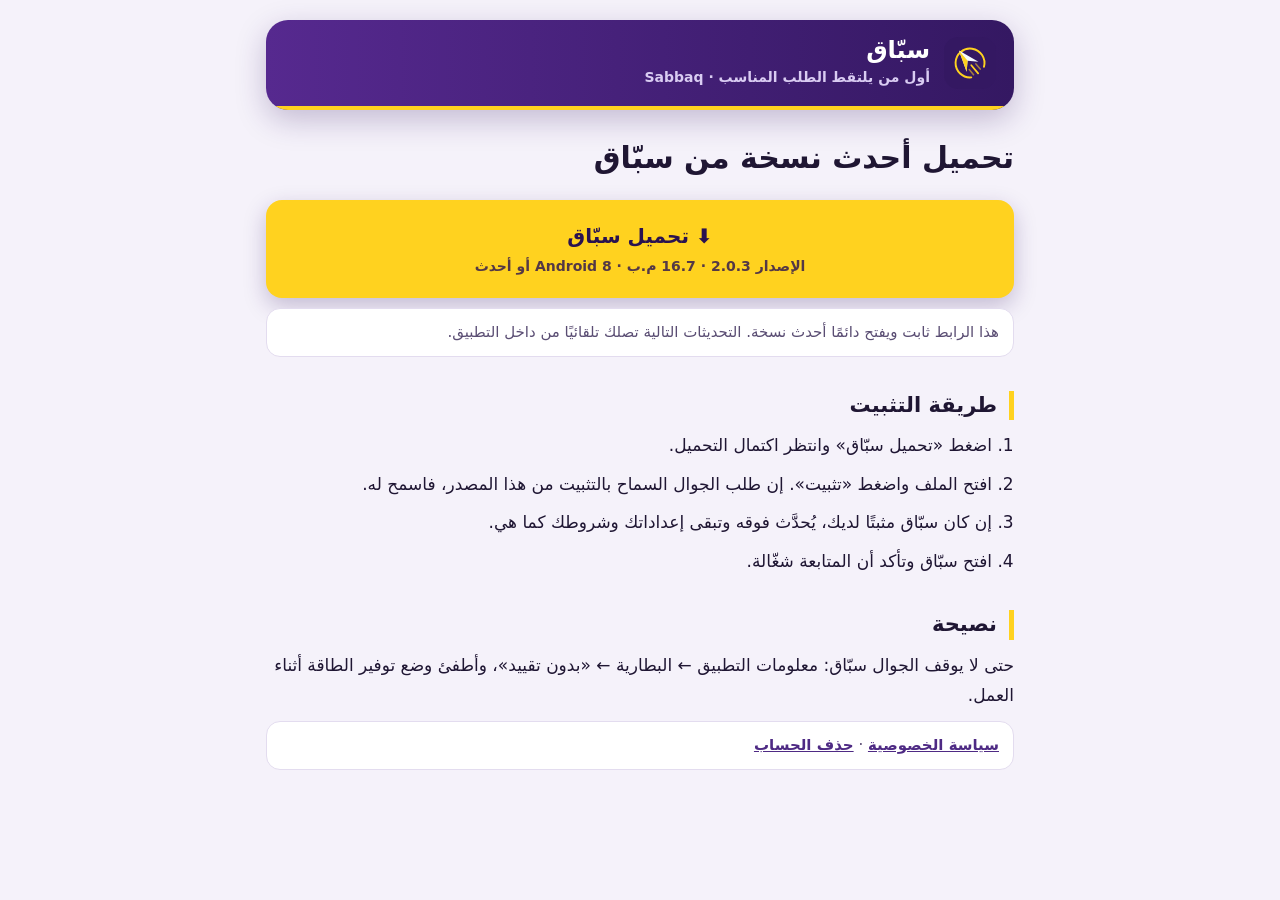
==== download/index.html @ 0534519c "Download page: Sabbaq 2.0.3-20261031.1219 Co-Authored-By: Claude Opus 5.5 <noreply@anthropic.com> Cl" ====
<!doctype html>
<html lang="ar" dir="rtl">
<head>
<meta charset="utf-8">
<meta name="viewport" content="width=device-width, initial-scale=1">
<title>تحميل سبّاق</title>
<link rel="icon" href="../logo.svg" type="image/svg+xml">
<meta name="theme-color" content="#341862">
<link rel="stylesheet" href="../style.css">
<style>
.dl { display: block; text-align: center; background: var(--signature); color: var(--on-signature); font-size: 20px; font-weight: 800;
  text-decoration: none; border-radius: 16px; padding: 18px; margin: 22px 0 8px; box-shadow: 0 8px 22px rgba(52, 24, 98, .25); }
.dl small { display: block; font-size: 14px; font-weight: 600; opacity: .8; }
ol li { margin: 8px 0; }
</style>
</head>
<body>
<main>
<header class="hero"><a class="hero-brand" href="../"><img src="../logo.svg" alt="" width="52" height="52"><span><strong>سبّاق</strong><small>أول من يلتقط الطلب المناسب · Sabbaq</small></span></a></header>
<h1>تحميل أحدث نسخة من سبّاق</h1>
<!-- RELEASE: updated with every release (docs/MAINTAINERS_HANDBOOK.md, section 8). -->
<a id="apk" class="dl" href="https://rxioktlmecdpuyokyatl.supabase.co/storage/v1/object/public/releases/sabbaq-2.0.3-20261031.1219.apk">⬇️ تحميل سبّاق<small>الإصدار 2.0.3 · 16.7 م.ب · Android 8 أو أحدث</small></a>
<p class="meta">هذا الرابط ثابت ويفتح دائمًا أحدث نسخة. التحديثات التالية تصلك تلقائيًا من داخل التطبيق.</p>
<h2>طريقة التثبيت</h2>
<ol>
<li>اضغط «تحميل سبّاق» وانتظر اكتمال التحميل.</li>
<li>افتح الملف واضغط «تثبيت». إن طلب الجوال السماح بالتثبيت من هذا المصدر، فاسمح له.</li>
<li>إن كان سبّاق مثبتًا لديك، يُحدَّث فوقه وتبقى إعداداتك وشروطك كما هي.</li>
<li>افتح سبّاق وتأكد أن المتابعة شغّالة.</li>
</ol>
<h2>نصيحة</h2>
<p>حتى لا يوقف الجوال سبّاق: معلومات التطبيق ← البطارية ← «بدون تقييد»، وأطفئ وضع توفير الطاقة أثناء العمل.</p>
<p class="meta"><a href="../privacy.html">سياسة الخصوصية</a> · <a href="../delete-account.html">حذف الحساب</a></p>
</main>
</body>
</html>
---- style.css ----
/* Sabbaq identity (app ui/theme/Theme.kt): royal purple, signal yellow, light lavender page. */
:root {
  --bg: #f5f2fa; --fg: #1f1633; --muted: #5a4d73; --brand: #4e2a84; --card: #ffffff; --line: #e3dcef;
  --hero-start: #341862; --hero-end: #56298f; --signature: #ffd21f; --on-signature: #2a1250; --on-hero: #ffffff; --on-hero-muted: #d9ccf2;
}
@media (prefers-color-scheme: dark) {
  :root { --bg: #120b1f; --fg: #ece6f7; --muted: #bfb2d9; --brand: #d3bfff; --card: #1c1430; --line: #34284d;
    --hero-start: #22103f; --hero-end: #3e1f70; }
}
* { box-sizing: border-box; }
body { margin: 0; background: var(--bg); color: var(--fg);
  font: 17px/1.8 "Tajawal", "IBM Plex Sans Arabic", "Noto Sans Arabic", "Segoe UI", system-ui, sans-serif; }
main { max-width: 780px; margin: 0 auto; padding: 20px 16px 64px; }
.hero { border-radius: 22px; overflow: hidden; margin: 0 0 28px; box-shadow: 0 10px 30px rgba(52, 24, 98, .25);
  background: linear-gradient(90deg, var(--hero-end), var(--hero-start)); }
.hero-brand { display: flex; align-items: center; gap: 14px; padding: 16px 18px; color: var(--on-hero); text-decoration: none; }
.hero-brand img { width: 52px; height: 52px; border-radius: 14px; flex: none; }
.hero-brand strong { display: block; color: var(--on-hero); font-size: 24px; line-height: 1.2; }
.hero-brand small { display: block; color: var(--on-hero-muted); font-size: 14px; }
.hero::after { content: ""; display: block; height: 4px; background: var(--signature); }
h1 { font-size: 30px; line-height: 1.35; margin: 0 0 12px; }
h2 { font-size: 21px; margin: 34px 0 10px; padding-inline-start: 12px; border-inline-start: 5px solid var(--signature); line-height: 1.4; }
.meta { color: var(--muted); font-size: 15px; background: var(--card); border: 1px solid var(--line); border-radius: 14px; padding: 10px 14px; }
p, ul, ol { margin: 10px 0; }
a { color: var(--brand); font-weight: 600; }
strong { color: var(--fg); }
code { background: var(--card); border: 1px solid var(--line); border-radius: 6px; padding: 1px 6px; font-size: 15px; }
hr { border: 0; height: 4px; border-radius: 4px; background: linear-gradient(90deg, var(--signature), transparent); margin: 44px 0; }
ul, ol { padding-inline-start: 22px; }
li { margin: 4px 0; }
.links { list-style: none; padding: 0; display: grid; gap: 10px; margin: 24px 0; }
.links a { display: block; background: var(--card); border: 1px solid var(--line); border-inline-start: 5px solid var(--signature);
  border-radius: 14px; padding: 14px 18px; text-decoration: none; font-weight: 700; }
.links a:hover { border-color: var(--brand); }
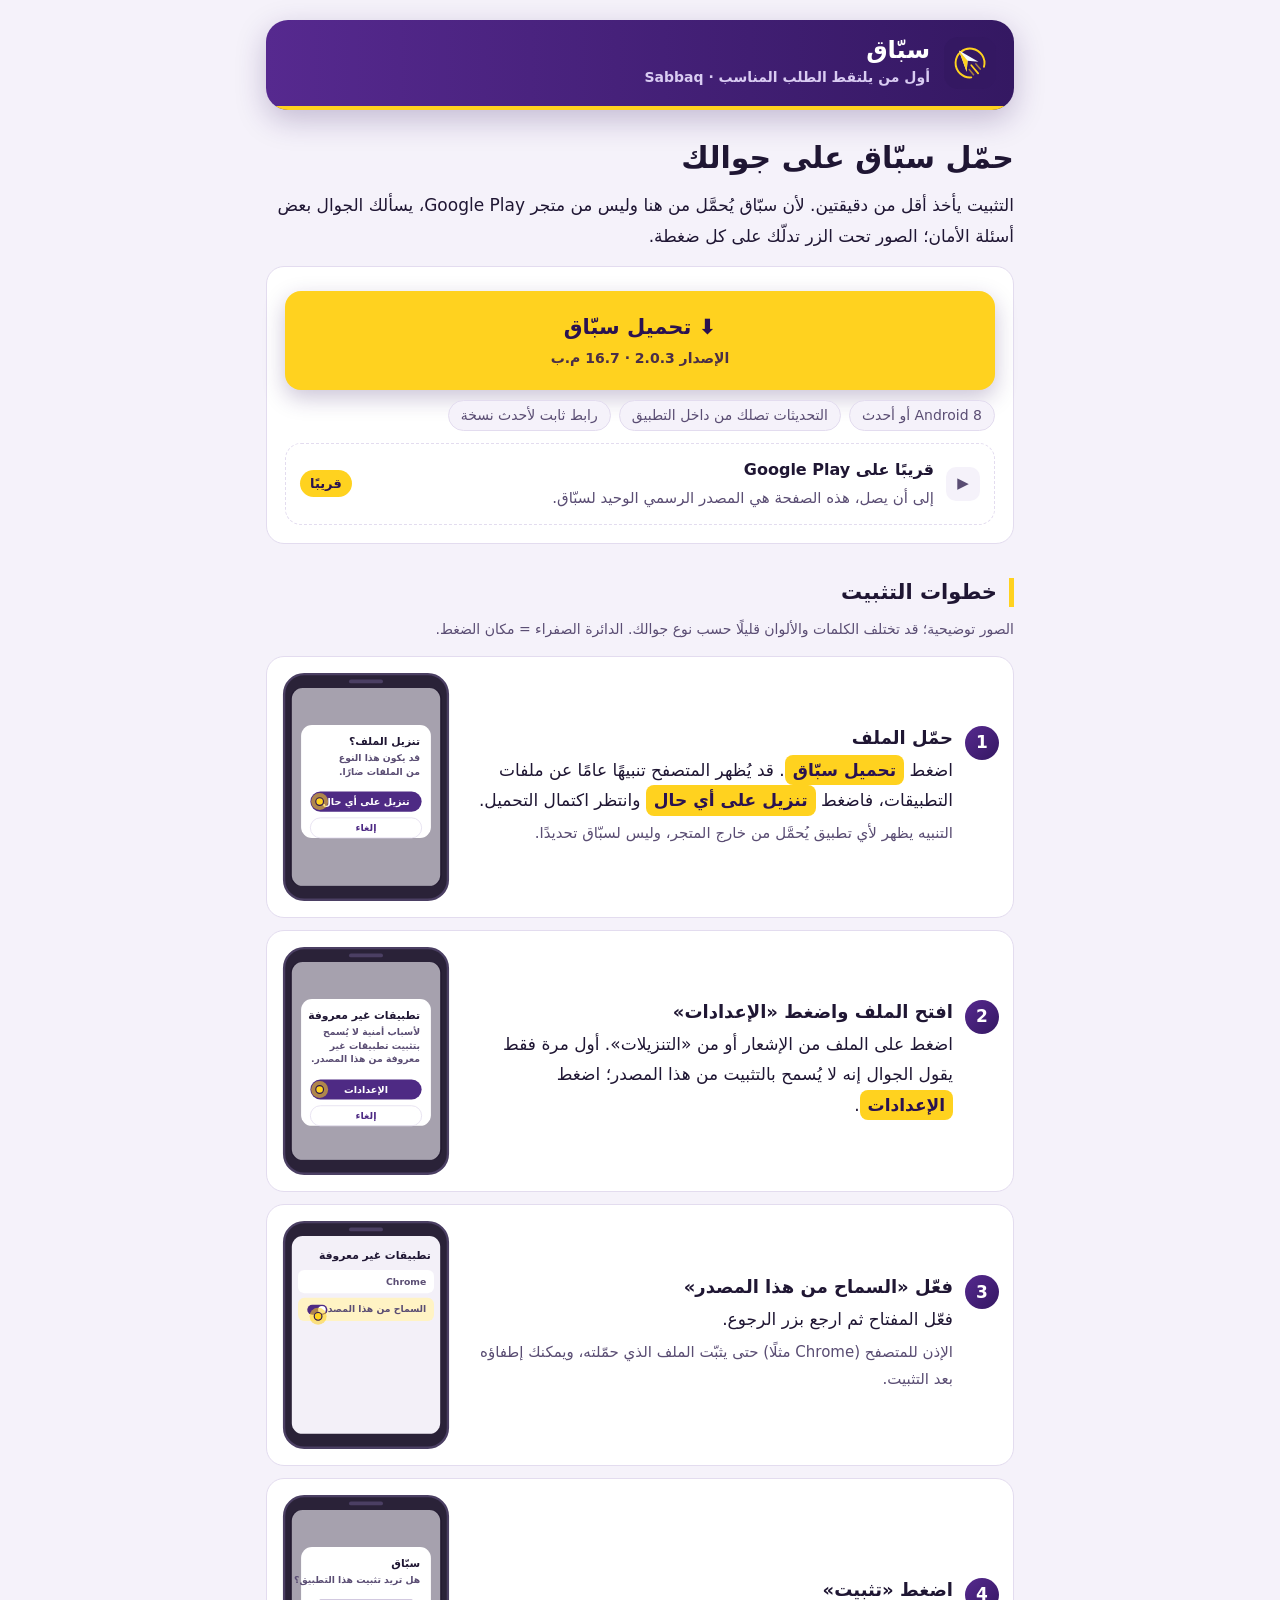
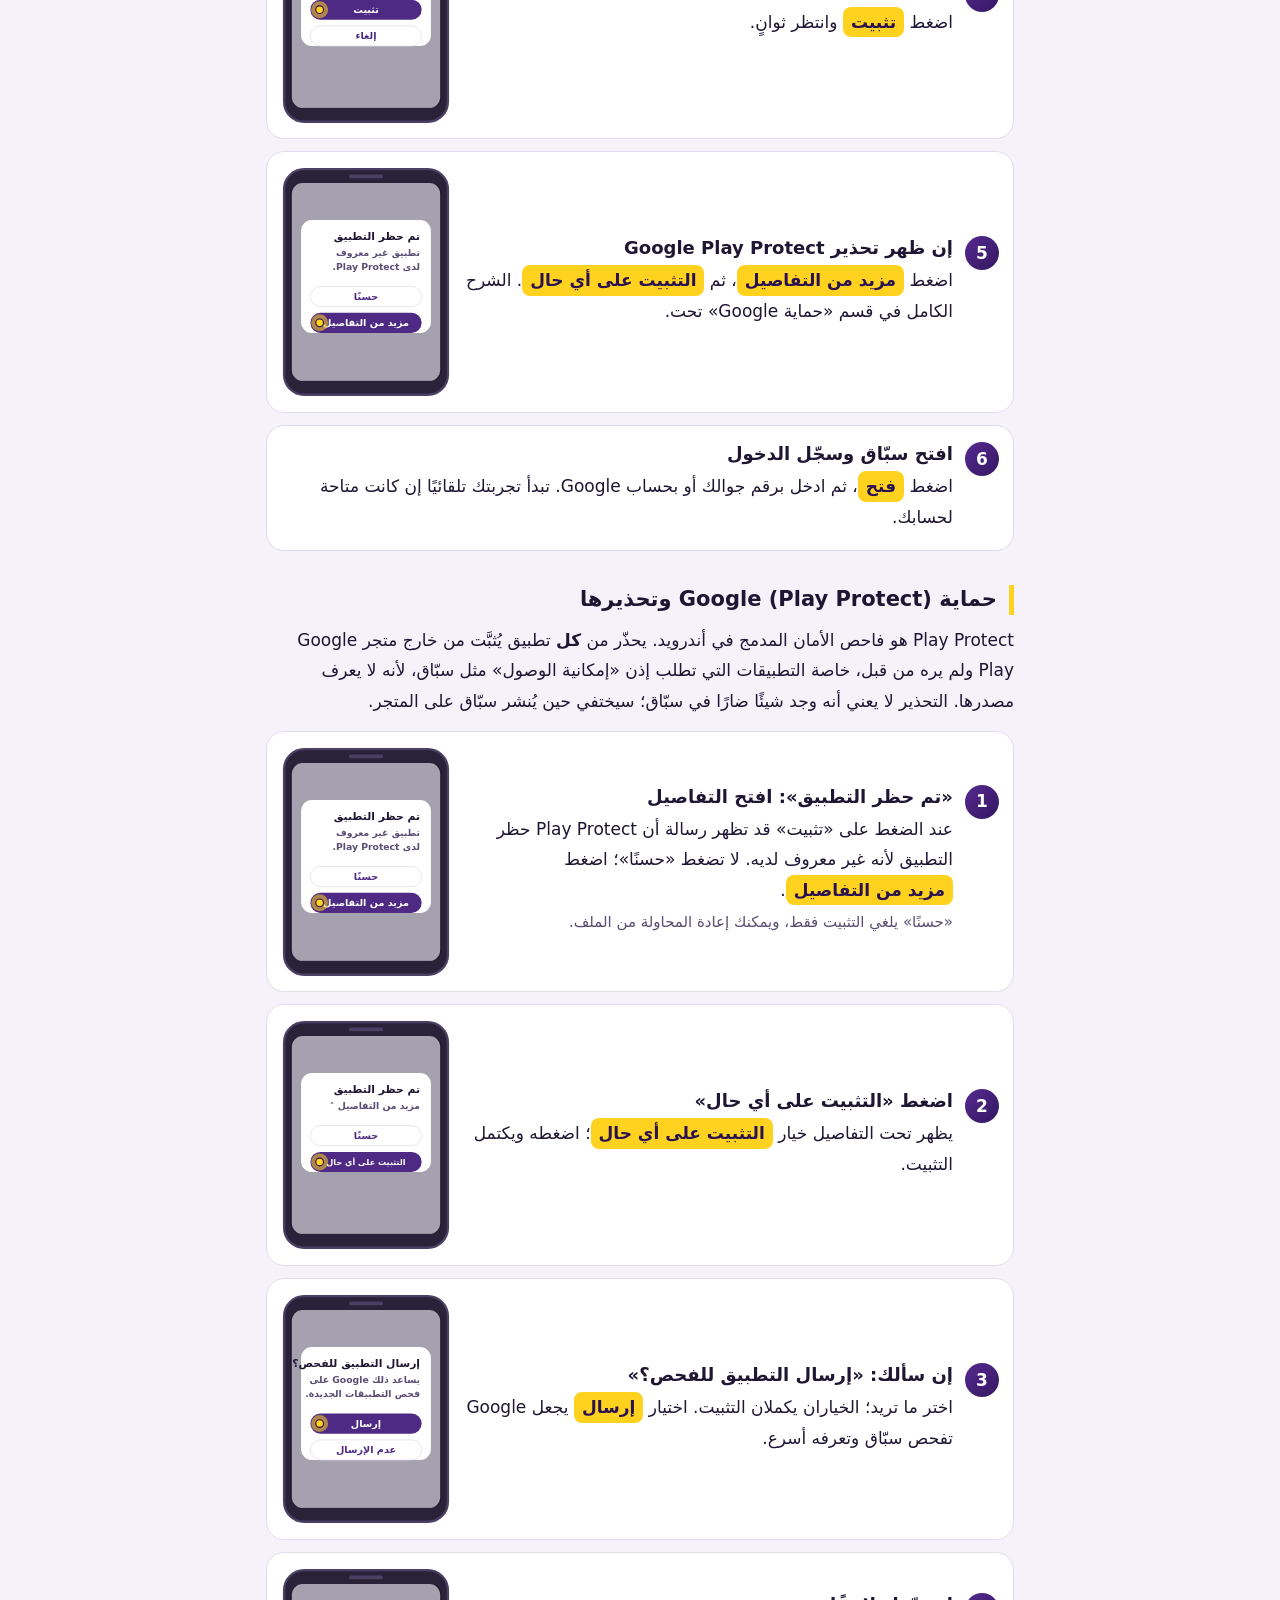
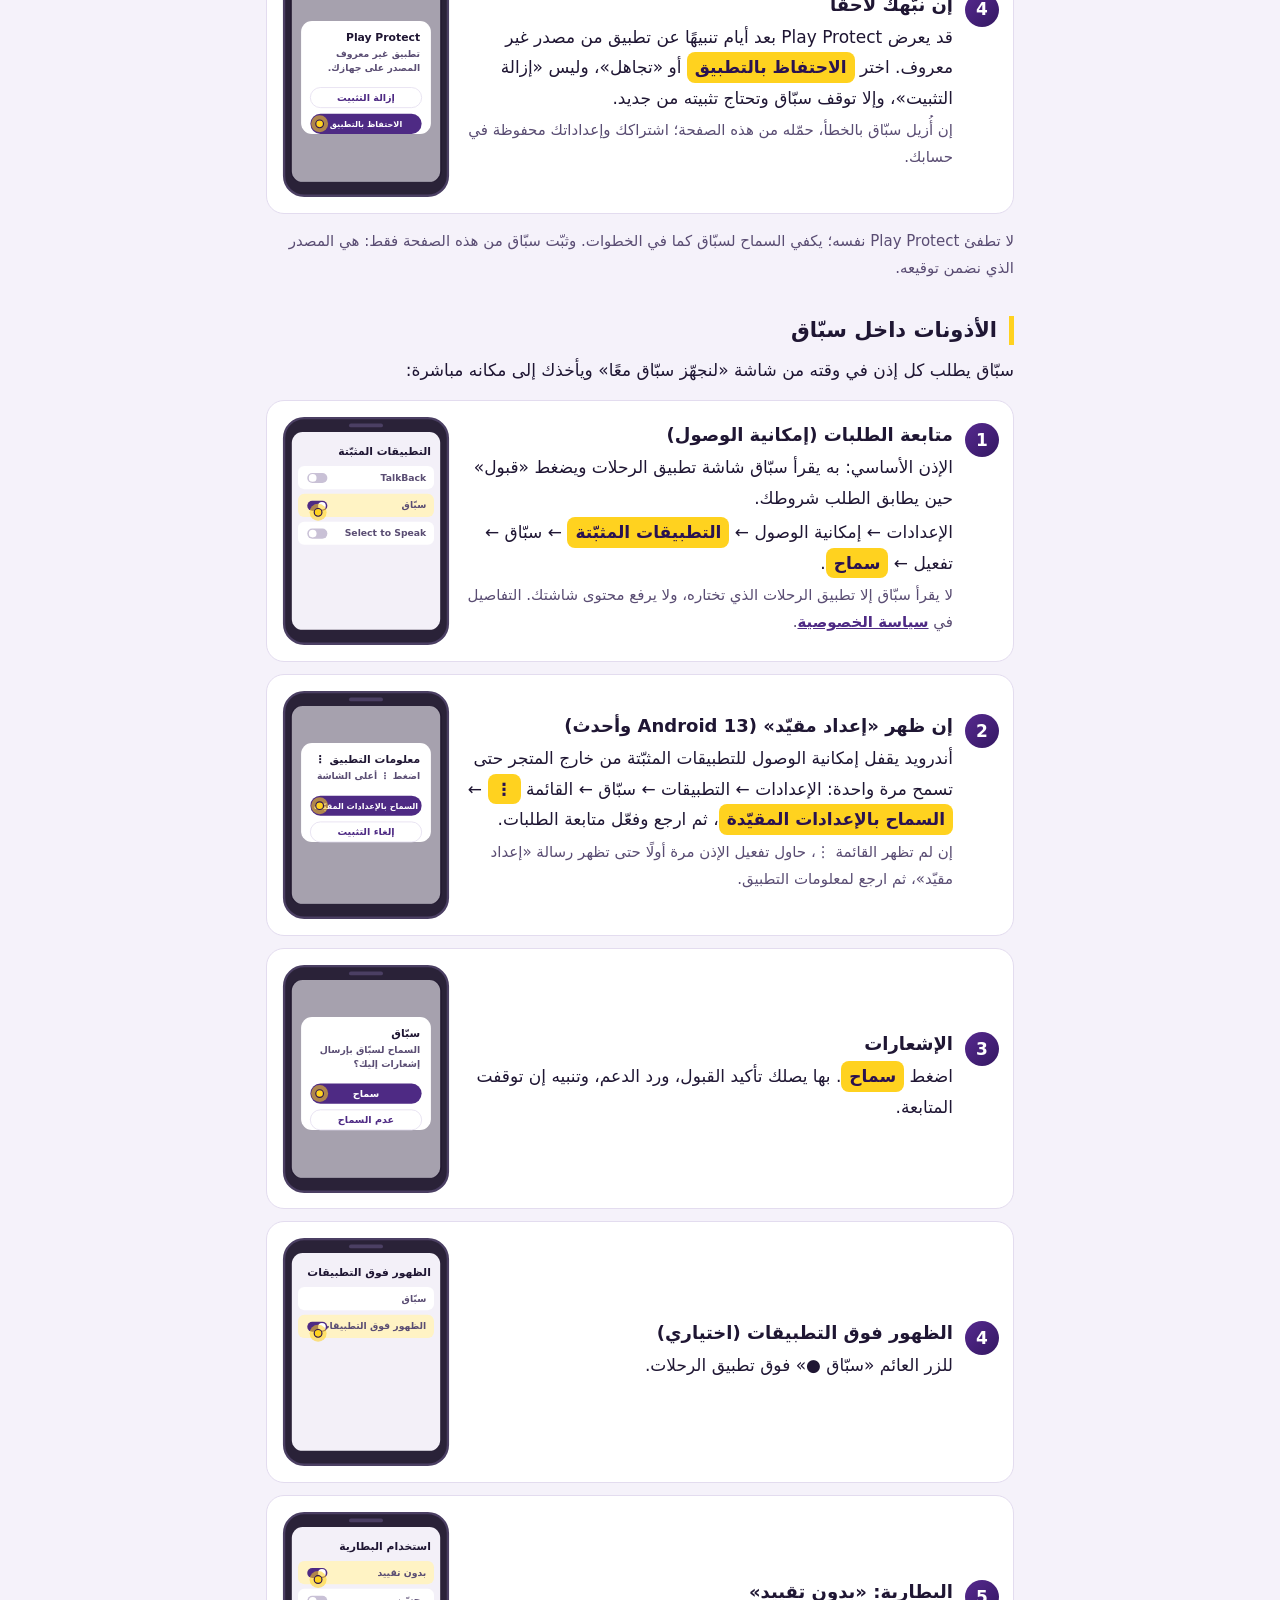
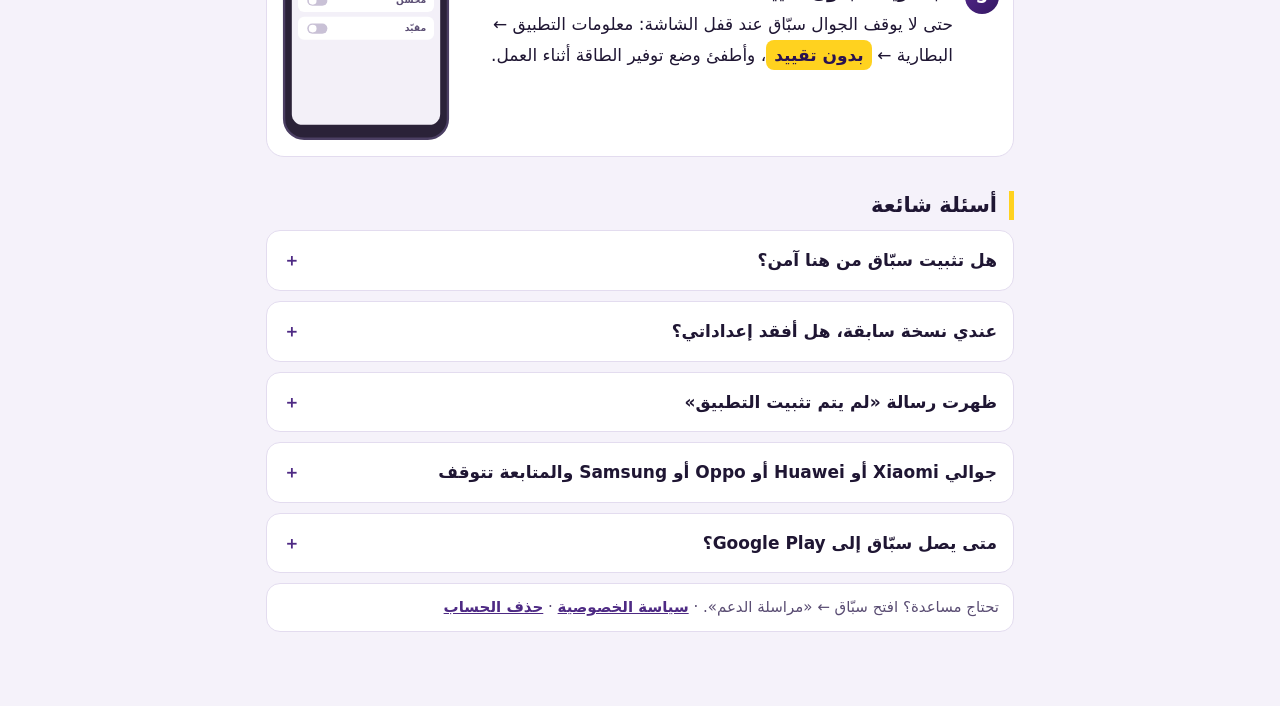
==== commit 7677d628: "Download page: illustrated install and permission steps, Play Protect guide, coming soon on Google P" ====
--- a/download/index.html
+++ b/download/index.html
@@ -4,33 +4,94 @@
 <meta charset="utf-8">
 <meta name="viewport" content="width=device-width, initial-scale=1">
 <title>تحميل سبّاق</title>
+<meta name="description" content="حمّل أحدث نسخة من سبّاق لأندرويد، مع شرح التثبيت ومنح الأذونات خطوة بخطوة.">
 <link rel="icon" href="../logo.svg" type="image/svg+xml">
 <meta name="theme-color" content="#341862">
 <link rel="stylesheet" href="../style.css">
 <style>
-.dl { display: block; text-align: center; background: var(--signature); color: var(--on-signature); font-size: 20px; font-weight: 800;
-  text-decoration: none; border-radius: 16px; padding: 18px; margin: 22px 0 8px; box-shadow: 0 8px 22px rgba(52, 24, 98, .25); }
-.dl small { display: block; font-size: 14px; font-weight: 600; opacity: .8; }
-ol li { margin: 8px 0; }
+:root { --phone: #2a2238; --phone-edge: #4b3f63; --screen: #f3f0f8; --sheet: #ffffff; --dim: rgba(20,12,36,.35); --row: #ffffff;
+  --accent: #4e2a84; --off: #c9c1d6; --hl-soft: #fff3c4; --ink: #1f1633; --ink-soft: #5a4d73; }
+@media (prefers-color-scheme: dark) { :root { --screen: #1c1430; --sheet: #2a2040; --row: #2a2040; --accent: #b69cff; --off: #4a3f60;
+  --hl-soft: #4a3d10; --ink: #ece6f7; --ink-soft: #bfb2d9; } }
+.card { background: var(--card); border: 1px solid var(--line); border-radius: 18px; padding: 18px; margin: 14px 0; }
+.dl { display: block; text-align: center; background: var(--signature); color: var(--on-signature); font-size: 21px; font-weight: 800;
+  text-decoration: none; border-radius: 16px; padding: 18px 16px; margin: 6px 0 10px; box-shadow: 0 8px 22px rgba(52, 24, 98, .25); }
+.dl:active { transform: scale(.98); }
+.dl small { display: block; font-size: 14px; font-weight: 600; opacity: .85; }
+.facts { display: flex; flex-wrap: wrap; gap: 8px; margin: 6px 0 0; padding: 0; list-style: none; }
+.facts li { margin: 0; font-size: 14px; color: var(--muted); background: var(--bg); border: 1px solid var(--line); border-radius: 999px; padding: 2px 12px; }
+.play { display: flex; align-items: center; gap: 12px; border: 1px dashed var(--line); border-radius: 16px; padding: 12px 14px; margin: 12px 0 0; color: var(--muted); font-size: 15px; }
+.play .tri { flex: none; width: 34px; height: 34px; border-radius: 10px; background: var(--bg); display: grid; place-items: center; }
+.play strong { display: block; font-size: 16px; }
+.badge { margin-inline-start: auto; flex: none; font-size: 13px; font-weight: 800; color: var(--on-signature); background: var(--signature); border-radius: 999px; padding: 2px 10px; }
+.steps { list-style: none; padding: 0; margin: 14px 0; counter-reset: step; }
+.steps > li { counter-increment: step; display: flex; gap: 14px; align-items: center; background: var(--card); border: 1px solid var(--line);
+  border-radius: 18px; padding: 14px; margin: 12px 0; }
+.steps .txt { flex: 1; min-width: 0; position: relative; padding-inline-start: 46px; }
+.steps .txt::before { content: counter(step); position: absolute; inset-inline-start: 0; top: 2px; width: 34px; height: 34px; border-radius: 50%;
+  background: linear-gradient(135deg, var(--hero-end), var(--hero-start)); color: var(--on-hero); font-weight: 800; display: grid; place-items: center; }
+.steps h3 { margin: 0 0 4px; font-size: 18px; line-height: 1.5; }
+.steps p { margin: 4px 0; }
+.pic { flex: none; width: 170px; }
+.shot { display: block; width: 100%; height: auto; }
+.shot .t-title { font: 800 14px "Tajawal", system-ui, sans-serif; fill: var(--ink); }
+.shot .t-body { font: 600 12px "Tajawal", system-ui, sans-serif; fill: var(--ink-soft); }
+.shot .t-btn { font: 800 12.5px "Tajawal", system-ui, sans-serif; fill: var(--accent); }
+.shot .t-btn.on { fill: #fff; }
+.shot .t-btn.long { font-size: 10.5px; }
+@media (prefers-reduced-motion: no-preference) { .shot .hand { animation: tap 1.6s ease-in-out infinite; transform-box: fill-box; transform-origin: center; } }
+@keyframes tap { 0%, 100% { transform: scale(1); } 50% { transform: scale(.82); } }
+@media (max-width: 600px) { .steps > li { flex-direction: column; align-items: stretch; } .pic { width: 230px; margin: 6px auto 0; } }
+.tap { display: inline-block; font-weight: 800; color: var(--on-signature); background: var(--signature); border-radius: 8px; padding: 0 8px; }
+.why { font-size: 15px; color: var(--muted); }
+.note { font-size: 14px; color: var(--muted); }
+details { background: var(--card); border: 1px solid var(--line); border-radius: 14px; margin: 10px 0; }
+details > summary { cursor: pointer; padding: 14px 16px; font-weight: 700; list-style: none; }
+details > summary::-webkit-details-marker { display: none; }
+details > summary::after { content: "＋"; float: inline-end; color: var(--brand); }
+details[open] > summary::after { content: "－"; }
+details > div { padding: 0 16px 12px; }
 </style>
 </head>
 <body>
 <main>
 <header class="hero"><a class="hero-brand" href="../"><img src="../logo.svg" alt="" width="52" height="52"><span><strong>سبّاق</strong><small>أول من يلتقط الطلب المناسب · Sabbaq</small></span></a></header>
-<h1>تحميل أحدث نسخة من سبّاق</h1>
+
+<h1>حمّل سبّاق على جوالك</h1>
+<p>التثبيت يأخذ أقل من دقيقتين. لأن سبّاق يُحمَّل من هنا وليس من متجر Google Play، يسألك الجوال بعض أسئلة الأمان؛ الصور تحت الزر تدلّك على كل ضغطة.</p>
+
+<section class="card" aria-label="التحميل">
 <!-- RELEASE: updated with every release (docs/MAINTAINERS_HANDBOOK.md, section 8). -->
-<a id="apk" class="dl" href="https://rxioktlmecdpuyokyatl.supabase.co/storage/v1/object/public/releases/sabbaq-2.0.3-20261031.1219.apk">⬇️ تحميل سبّاق<small>الإصدار 2.0.3 · 16.7 م.ب · Android 8 أو أحدث</small></a>
-<p class="meta">هذا الرابط ثابت ويفتح دائمًا أحدث نسخة. التحديثات التالية تصلك تلقائيًا من داخل التطبيق.</p>
-<h2>طريقة التثبيت</h2>
-<ol>
-<li>اضغط «تحميل سبّاق» وانتظر اكتمال التحميل.</li>
-<li>افتح الملف واضغط «تثبيت». إن طلب الجوال السماح بالتثبيت من هذا المصدر، فاسمح له.</li>
-<li>إن كان سبّاق مثبتًا لديك، يُحدَّث فوقه وتبقى إعداداتك وشروطك كما هي.</li>
-<li>افتح سبّاق وتأكد أن المتابعة شغّالة.</li>
-</ol>
-<h2>نصيحة</h2>
-<p>حتى لا يوقف الجوال سبّاق: معلومات التطبيق ← البطارية ← «بدون تقييد»، وأطفئ وضع توفير الطاقة أثناء العمل.</p>
-<p class="meta"><a href="../privacy.html">سياسة الخصوصية</a> · <a href="../delete-account.html">حذف الحساب</a></p>
+<a id="apk" class="dl" href="https://rxioktlmecdpuyokyatl.supabase.co/storage/v1/object/public/releases/sabbaq-2.0.3-20261031.2007.apk">⬇️ تحميل سبّاق<small>الإصدار 2.0.3 · 16.7 م.ب</small></a>
+<ul class="facts"><li>Android 8 أو أحدث</li><li>التحديثات تصلك من داخل التطبيق</li><li>رابط ثابت لأحدث نسخة</li></ul>
+<div class="play" role="note">
+<span class="tri" aria-hidden="true">▶</span>
+<span><strong>قريبًا على Google Play</strong>إلى أن يصل، هذه الصفحة هي المصدر الرسمي الوحيد لسبّاق.</span>
+<span class="badge">قريبًا</span>
+</div>
+</section>
+
+<h2>خطوات التثبيت</h2>
+<p class="note">الصور توضيحية؛ قد تختلف الكلمات والألوان قليلًا حسب نوع جوالك. الدائرة الصفراء = مكان الضغط.</p>
+<ol class="steps"><li><div class="txt"><h3>حمّل الملف</h3><p>اضغط <span class="tap">تحميل سبّاق</span>. قد يُظهر المتصفح تنبيهًا عامًا عن ملفات التطبيقات، فاضغط <span class="tap">تنزيل على أي حال</span> وانتظر اكتمال التحميل.</p><p class="why">التنبيه يظهر لأي تطبيق يُحمَّل من خارج المتجر، وليس لسبّاق تحديدًا.</p></div><div class="pic"><svg class="shot" viewBox="0 0 220 300" role="img" aria-label="المتصفح يسأل قبل التنزيل؛ اضغط تنزيل على أي حال" xmlns="http://www.w3.org/2000/svg"><rect x="4" y="4" width="212" height="292" rx="26" fill="var(--phone)" stroke="var(--phone-edge)" stroke-width="3"/><rect x="14" y="22" width="192" height="256" rx="14" fill="var(--screen)"/><rect x="88.0" y="11" width="44" height="5" rx="2.5" fill="var(--phone-edge)"/><rect x="12" y="22" width="196" height="256" rx="14" fill="var(--dim)"/><rect x="26" y="70" width="168" height="146" rx="14" fill="var(--sheet)"/><text x="180" y="96" class="t-title" text-anchor="start" direction="rtl">تنزيل الملف؟</text><text x="180" y="116" class="t-body" text-anchor="start" direction="rtl">قد يكون هذا النوع</text><text x="180" y="134" class="t-body" text-anchor="start" direction="rtl">من الملفات ضارًا.</text><rect x="38" y="156" width="144" height="26" rx="13" fill="var(--accent)" stroke="none"/><text x="110.0" y="173" class="t-btn on" text-anchor="middle" direction="rtl">تنزيل على أي حال</text><g class="hand"><circle cx="50" cy="169" r="11" fill="var(--signature)" opacity=".55"/><circle cx="50" cy="169" r="5" fill="var(--signature)" stroke="var(--on-signature)" stroke-width="1.5"/></g><rect x="38" y="190" width="144" height="26" rx="13" fill="transparent" stroke="var(--line)"/><text x="110.0" y="207" class="t-btn" text-anchor="middle" direction="rtl">إلغاء</text></svg></div></li><li><div class="txt"><h3>افتح الملف واضغط «الإعدادات»</h3><p>اضغط على الملف من الإشعار أو من «التنزيلات». أول مرة فقط يقول الجوال إنه لا يُسمح بالتثبيت من هذا المصدر؛ اضغط <span class="tap">الإعدادات</span>.</p></div><div class="pic"><svg class="shot" viewBox="0 0 220 300" role="img" aria-label="الجوال يطلب السماح للمتصفح بالتثبيت؛ اضغط الإعدادات" xmlns="http://www.w3.org/2000/svg"><rect x="4" y="4" width="212" height="292" rx="26" fill="var(--phone)" stroke="var(--phone-edge)" stroke-width="3"/><rect x="14" y="22" width="192" height="256" rx="14" fill="var(--screen)"/><rect x="88.0" y="11" width="44" height="5" rx="2.5" fill="var(--phone-edge)"/><rect x="12" y="22" width="196" height="256" rx="14" fill="var(--dim)"/><rect x="26" y="70" width="168" height="164" rx="14" fill="var(--sheet)"/><text x="180" y="96" class="t-title" text-anchor="start" direction="rtl">تطبيقات غير معروفة</text><text x="180" y="116" class="t-body" text-anchor="start" direction="rtl">لأسباب أمنية لا يُسمح</text><text x="180" y="134" class="t-body" text-anchor="start" direction="rtl">بتثبيت تطبيقات غير</text><text x="180" y="152" class="t-body" text-anchor="start" direction="rtl">معروفة من هذا المصدر.</text><rect x="38" y="174" width="144" height="26" rx="13" fill="var(--accent)" stroke="none"/><text x="110.0" y="191" class="t-btn on" text-anchor="middle" direction="rtl">الإعدادات</text><g class="hand"><circle cx="50" cy="187" r="11" fill="var(--signature)" opacity=".55"/><circle cx="50" cy="187" r="5" fill="var(--signature)" stroke="var(--on-signature)" stroke-width="1.5"/></g><rect x="38" y="208" width="144" height="26" rx="13" fill="transparent" stroke="var(--line)"/><text x="110.0" y="225" class="t-btn" text-anchor="middle" direction="rtl">إلغاء</text></svg></div></li><li><div class="txt"><h3>فعّل «السماح من هذا المصدر»</h3><p>فعّل المفتاح ثم ارجع بزر الرجوع.</p><p class="why">الإذن للمتصفح (Chrome مثلًا) حتى يثبّت الملف الذي حمّلته، ويمكنك إطفاؤه بعد التثبيت.</p></div><div class="pic"><svg class="shot" viewBox="0 0 220 300" role="img" aria-label="فعّل السماح من هذا المصدر ثم ارجع" xmlns="http://www.w3.org/2000/svg"><rect x="4" y="4" width="212" height="292" rx="26" fill="var(--phone)" stroke="var(--phone-edge)" stroke-width="3"/><rect x="14" y="22" width="192" height="256" rx="14" fill="var(--screen)"/><rect x="88.0" y="11" width="44" height="5" rx="2.5" fill="var(--phone-edge)"/><text x="194" y="52" class="t-title" text-anchor="start" direction="rtl">تطبيقات غير معروفة</text><rect x="22" y="66" width="176" height="30" rx="8" fill="var(--row)"/><text x="188" y="85" class="t-body" text-anchor="start" direction="rtl">Chrome</text><rect x="22" y="102" width="176" height="30" rx="8" fill="var(--hl-soft)"/><text x="188" y="121" class="t-body" text-anchor="start" direction="rtl">السماح من هذا المصدر</text><rect x="34" y="111" width="26" height="13" rx="6.5" fill="var(--accent)"/><circle cx="53" cy="117.5" r="5" fill="#fff"/><g class="hand"><circle cx="48" cy="126" r="11" fill="var(--signature)" opacity=".55"/><circle cx="48" cy="126" r="5" fill="var(--signature)" stroke="var(--on-signature)" stroke-width="1.5"/></g></svg></div></li><li><div class="txt"><h3>اضغط «تثبيت»</h3><p>اضغط <span class="tap">تثبيت</span> وانتظر ثوانٍ.</p></div><div class="pic"><svg class="shot" viewBox="0 0 220 300" role="img" aria-label="اضغط تثبيت" xmlns="http://www.w3.org/2000/svg"><rect x="4" y="4" width="212" height="292" rx="26" fill="var(--phone)" stroke="var(--phone-edge)" stroke-width="3"/><rect x="14" y="22" width="192" height="256" rx="14" fill="var(--screen)"/><rect x="88.0" y="11" width="44" height="5" rx="2.5" fill="var(--phone-edge)"/><rect x="12" y="22" width="196" height="256" rx="14" fill="var(--dim)"/><rect x="26" y="70" width="168" height="128" rx="14" fill="var(--sheet)"/><text x="180" y="96" class="t-title" text-anchor="start" direction="rtl">سبّاق</text><text x="180" y="116" class="t-body" text-anchor="start" direction="rtl">هل تريد تثبيت هذا التطبيق؟</text><rect x="38" y="138" width="144" height="26" rx="13" fill="var(--accent)" stroke="none"/><text x="110.0" y="155" class="t-btn on" text-anchor="middle" direction="rtl">تثبيت</text><g class="hand"><circle cx="50" cy="151" r="11" fill="var(--signature)" opacity=".55"/><circle cx="50" cy="151" r="5" fill="var(--signature)" stroke="var(--on-signature)" stroke-width="1.5"/></g><rect x="38" y="172" width="144" height="26" rx="13" fill="transparent" stroke="var(--line)"/><text x="110.0" y="189" class="t-btn" text-anchor="middle" direction="rtl">إلغاء</text></svg></div></li><li><div class="txt"><h3>إن ظهر تحذير Google Play Protect</h3><p>اضغط <span class="tap">مزيد من التفاصيل</span>، ثم <span class="tap">التثبيت على أي حال</span>. الشرح الكامل في قسم «حماية Google» تحت.</p></div><div class="pic"><svg class="shot" viewBox="0 0 220 300" role="img" aria-label="تحذير Play Protect؛ اضغط مزيد من التفاصيل" xmlns="http://www.w3.org/2000/svg"><rect x="4" y="4" width="212" height="292" rx="26" fill="var(--phone)" stroke="var(--phone-edge)" stroke-width="3"/><rect x="14" y="22" width="192" height="256" rx="14" fill="var(--screen)"/><rect x="88.0" y="11" width="44" height="5" rx="2.5" fill="var(--phone-edge)"/><rect x="12" y="22" width="196" height="256" rx="14" fill="var(--dim)"/><rect x="26" y="70" width="168" height="146" rx="14" fill="var(--sheet)"/><text x="180" y="96" class="t-title" text-anchor="start" direction="rtl">تم حظر التطبيق</text><text x="180" y="116" class="t-body" text-anchor="start" direction="rtl">تطبيق غير معروف</text><text x="180" y="134" class="t-body" text-anchor="start" direction="rtl">لدى Play Protect.</text><rect x="38" y="156" width="144" height="26" rx="13" fill="transparent" stroke="var(--line)"/><text x="110.0" y="173" class="t-btn" text-anchor="middle" direction="rtl">حسنًا</text><rect x="38" y="190" width="144" height="26" rx="13" fill="var(--accent)" stroke="none"/><text x="110.0" y="207" class="t-btn on" text-anchor="middle" direction="rtl">مزيد من التفاصيل</text><g class="hand"><circle cx="50" cy="203" r="11" fill="var(--signature)" opacity=".55"/><circle cx="50" cy="203" r="5" fill="var(--signature)" stroke="var(--on-signature)" stroke-width="1.5"/></g></svg></div></li><li><div class="txt"><h3>افتح سبّاق وسجّل الدخول</h3><p>اضغط <span class="tap">فتح</span>، ثم ادخل برقم جوالك أو بحساب Google. تبدأ تجربتك تلقائيًا إن كانت متاحة لحسابك.</p></div></li></ol>
+
+<h2 id="play-protect">حماية Google (Play Protect) وتحذيرها</h2>
+<p>Play Protect هو فاحص الأمان المدمج في أندرويد. يحذّر من <strong>كل</strong> تطبيق يُثبَّت من خارج متجر Google Play ولم يره من قبل، خاصة التطبيقات التي تطلب إذن «إمكانية الوصول» مثل سبّاق، لأنه لا يعرف مصدرها. التحذير لا يعني أنه وجد شيئًا ضارًا في سبّاق؛ سيختفي حين يُنشر سبّاق على المتجر.</p>
+<ol class="steps"><li><div class="txt"><h3>«تم حظر التطبيق»: افتح التفاصيل</h3><p>عند الضغط على «تثبيت» قد تظهر رسالة أن Play Protect حظر التطبيق لأنه غير معروف لديه. لا تضغط «حسنًا»؛ اضغط <span class="tap">مزيد من التفاصيل</span>.</p><p class="why">«حسنًا» يلغي التثبيت فقط، ويمكنك إعادة المحاولة من الملف.</p></div><div class="pic"><svg class="shot" viewBox="0 0 220 300" role="img" aria-label="تحذير Play Protect؛ اضغط مزيد من التفاصيل" xmlns="http://www.w3.org/2000/svg"><rect x="4" y="4" width="212" height="292" rx="26" fill="var(--phone)" stroke="var(--phone-edge)" stroke-width="3"/><rect x="14" y="22" width="192" height="256" rx="14" fill="var(--screen)"/><rect x="88.0" y="11" width="44" height="5" rx="2.5" fill="var(--phone-edge)"/><rect x="12" y="22" width="196" height="256" rx="14" fill="var(--dim)"/><rect x="26" y="70" width="168" height="146" rx="14" fill="var(--sheet)"/><text x="180" y="96" class="t-title" text-anchor="start" direction="rtl">تم حظر التطبيق</text><text x="180" y="116" class="t-body" text-anchor="start" direction="rtl">تطبيق غير معروف</text><text x="180" y="134" class="t-body" text-anchor="start" direction="rtl">لدى Play Protect.</text><rect x="38" y="156" width="144" height="26" rx="13" fill="transparent" stroke="var(--line)"/><text x="110.0" y="173" class="t-btn" text-anchor="middle" direction="rtl">حسنًا</text><rect x="38" y="190" width="144" height="26" rx="13" fill="var(--accent)" stroke="none"/><text x="110.0" y="207" class="t-btn on" text-anchor="middle" direction="rtl">مزيد من التفاصيل</text><g class="hand"><circle cx="50" cy="203" r="11" fill="var(--signature)" opacity=".55"/><circle cx="50" cy="203" r="5" fill="var(--signature)" stroke="var(--on-signature)" stroke-width="1.5"/></g></svg></div></li><li><div class="txt"><h3>اضغط «التثبيت على أي حال»</h3><p>يظهر تحت التفاصيل خيار <span class="tap">التثبيت على أي حال</span>؛ اضغطه ويكتمل التثبيت.</p></div><div class="pic"><svg class="shot" viewBox="0 0 220 300" role="img" aria-label="بعد فتح التفاصيل اضغط التثبيت على أي حال" xmlns="http://www.w3.org/2000/svg"><rect x="4" y="4" width="212" height="292" rx="26" fill="var(--phone)" stroke="var(--phone-edge)" stroke-width="3"/><rect x="14" y="22" width="192" height="256" rx="14" fill="var(--screen)"/><rect x="88.0" y="11" width="44" height="5" rx="2.5" fill="var(--phone-edge)"/><rect x="12" y="22" width="196" height="256" rx="14" fill="var(--dim)"/><rect x="26" y="70" width="168" height="128" rx="14" fill="var(--sheet)"/><text x="180" y="96" class="t-title" text-anchor="start" direction="rtl">تم حظر التطبيق</text><text x="180" y="116" class="t-body" text-anchor="start" direction="rtl">مزيد من التفاصيل ˄</text><rect x="38" y="138" width="144" height="26" rx="13" fill="transparent" stroke="var(--line)"/><text x="110.0" y="155" class="t-btn" text-anchor="middle" direction="rtl">حسنًا</text><rect x="38" y="172" width="144" height="26" rx="13" fill="var(--accent)" stroke="none"/><text x="110.0" y="189" class="t-btn on long" text-anchor="middle" direction="rtl">التثبيت على أي حال</text><g class="hand"><circle cx="50" cy="185" r="11" fill="var(--signature)" opacity=".55"/><circle cx="50" cy="185" r="5" fill="var(--signature)" stroke="var(--on-signature)" stroke-width="1.5"/></g></svg></div></li><li><div class="txt"><h3>إن سألك: «إرسال التطبيق للفحص؟»</h3><p>اختر ما تريد؛ الخياران يكملان التثبيت. اختيار <span class="tap">إرسال</span> يجعل Google تفحص سبّاق وتعرفه أسرع.</p></div><div class="pic"><svg class="shot" viewBox="0 0 220 300" role="img" aria-label="Play Protect يعرض فحص التطبيق؛ أي خيار يكمل التثبيت" xmlns="http://www.w3.org/2000/svg"><rect x="4" y="4" width="212" height="292" rx="26" fill="var(--phone)" stroke="var(--phone-edge)" stroke-width="3"/><rect x="14" y="22" width="192" height="256" rx="14" fill="var(--screen)"/><rect x="88.0" y="11" width="44" height="5" rx="2.5" fill="var(--phone-edge)"/><rect x="12" y="22" width="196" height="256" rx="14" fill="var(--dim)"/><rect x="26" y="70" width="168" height="146" rx="14" fill="var(--sheet)"/><text x="180" y="96" class="t-title" text-anchor="start" direction="rtl">إرسال التطبيق للفحص؟</text><text x="180" y="116" class="t-body" text-anchor="start" direction="rtl">يساعد ذلك Google على</text><text x="180" y="134" class="t-body" text-anchor="start" direction="rtl">فحص التطبيقات الجديدة.</text><rect x="38" y="156" width="144" height="26" rx="13" fill="var(--accent)" stroke="none"/><text x="110.0" y="173" class="t-btn on" text-anchor="middle" direction="rtl">إرسال</text><g class="hand"><circle cx="50" cy="169" r="11" fill="var(--signature)" opacity=".55"/><circle cx="50" cy="169" r="5" fill="var(--signature)" stroke="var(--on-signature)" stroke-width="1.5"/></g><rect x="38" y="190" width="144" height="26" rx="13" fill="transparent" stroke="var(--line)"/><text x="110.0" y="207" class="t-btn" text-anchor="middle" direction="rtl">عدم الإرسال</text></svg></div></li><li><div class="txt"><h3>إن نبّهك لاحقًا</h3><p>قد يعرض Play Protect بعد أيام تنبيهًا عن تطبيق من مصدر غير معروف. اختر <span class="tap">الاحتفاظ بالتطبيق</span> أو «تجاهل»، وليس «إزالة التثبيت»، وإلا توقف سبّاق وتحتاج تثبيته من جديد.</p><p class="why">إن أُزيل سبّاق بالخطأ، حمّله من هذه الصفحة؛ اشتراكك وإعداداتك محفوظة في حسابك.</p></div><div class="pic"><svg class="shot" viewBox="0 0 220 300" role="img" aria-label="إن نبّه Play Protect لاحقًا اختر الاحتفاظ بالتطبيق" xmlns="http://www.w3.org/2000/svg"><rect x="4" y="4" width="212" height="292" rx="26" fill="var(--phone)" stroke="var(--phone-edge)" stroke-width="3"/><rect x="14" y="22" width="192" height="256" rx="14" fill="var(--screen)"/><rect x="88.0" y="11" width="44" height="5" rx="2.5" fill="var(--phone-edge)"/><rect x="12" y="22" width="196" height="256" rx="14" fill="var(--dim)"/><rect x="26" y="70" width="168" height="146" rx="14" fill="var(--sheet)"/><text x="180" y="96" class="t-title" text-anchor="start" direction="rtl">Play Protect</text><text x="180" y="116" class="t-body" text-anchor="start" direction="rtl">تطبيق غير معروف</text><text x="180" y="134" class="t-body" text-anchor="start" direction="rtl">المصدر على جهازك.</text><rect x="38" y="156" width="144" height="26" rx="13" fill="transparent" stroke="var(--line)"/><text x="110.0" y="173" class="t-btn" text-anchor="middle" direction="rtl">إزالة التثبيت</text><rect x="38" y="190" width="144" height="26" rx="13" fill="var(--accent)" stroke="none"/><text x="110.0" y="207" class="t-btn on long" text-anchor="middle" direction="rtl">الاحتفاظ بالتطبيق</text><g class="hand"><circle cx="50" cy="203" r="11" fill="var(--signature)" opacity=".55"/><circle cx="50" cy="203" r="5" fill="var(--signature)" stroke="var(--on-signature)" stroke-width="1.5"/></g></svg></div></li></ol>
+<p class="why">لا تطفئ Play Protect نفسه؛ يكفي السماح لسبّاق كما في الخطوات. وثبّت سبّاق من هذه الصفحة فقط: هي المصدر الذي نضمن توقيعه.</p>
+
+<h2>الأذونات داخل سبّاق</h2>
+<p>سبّاق يطلب كل إذن في وقته من شاشة «لنجهّز سبّاق معًا» ويأخذك إلى مكانه مباشرة:</p>
+<ol class="steps"><li><div class="txt"><h3>متابعة الطلبات (إمكانية الوصول)</h3><p>الإذن الأساسي: به يقرأ سبّاق شاشة تطبيق الرحلات ويضغط «قبول» حين يطابق الطلب شروطك.</p><p>الإعدادات ← إمكانية الوصول ← <span class="tap">التطبيقات المثبّتة</span> ← سبّاق ← تفعيل ← <span class="tap">سماح</span>.</p><p class="why">لا يقرأ سبّاق إلا تطبيق الرحلات الذي تختاره، ولا يرفع محتوى شاشتك. التفاصيل في <a href="../privacy.html">سياسة الخصوصية</a>.</p></div><div class="pic"><svg class="shot" viewBox="0 0 220 300" role="img" aria-label="في إمكانية الوصول فعّل سبّاق" xmlns="http://www.w3.org/2000/svg"><rect x="4" y="4" width="212" height="292" rx="26" fill="var(--phone)" stroke="var(--phone-edge)" stroke-width="3"/><rect x="14" y="22" width="192" height="256" rx="14" fill="var(--screen)"/><rect x="88.0" y="11" width="44" height="5" rx="2.5" fill="var(--phone-edge)"/><text x="194" y="52" class="t-title" text-anchor="start" direction="rtl">التطبيقات المثبّتة</text><rect x="22" y="66" width="176" height="30" rx="8" fill="var(--row)"/><text x="188" y="85" class="t-body" text-anchor="start" direction="rtl">TalkBack</text><rect x="34" y="75" width="26" height="13" rx="6.5" fill="var(--off)"/><circle cx="41" cy="81.5" r="5" fill="#fff"/><rect x="22" y="102" width="176" height="30" rx="8" fill="var(--hl-soft)"/><text x="188" y="121" class="t-body" text-anchor="start" direction="rtl">سبّاق</text><rect x="34" y="111" width="26" height="13" rx="6.5" fill="var(--accent)"/><circle cx="53" cy="117.5" r="5" fill="#fff"/><g class="hand"><circle cx="48" cy="126" r="11" fill="var(--signature)" opacity=".55"/><circle cx="48" cy="126" r="5" fill="var(--signature)" stroke="var(--on-signature)" stroke-width="1.5"/></g><rect x="22" y="138" width="176" height="30" rx="8" fill="var(--row)"/><text x="188" y="157" class="t-body" text-anchor="start" direction="rtl">Select to Speak</text><rect x="34" y="147" width="26" height="13" rx="6.5" fill="var(--off)"/><circle cx="41" cy="153.5" r="5" fill="#fff"/></svg></div></li><li><div class="txt"><h3>إن ظهر «إعداد مقيّد» (Android 13 وأحدث)</h3><p>أندرويد يقفل إمكانية الوصول للتطبيقات المثبّتة من خارج المتجر حتى تسمح مرة واحدة: الإعدادات ← التطبيقات ← سبّاق ← القائمة <span class="tap">⋮</span> ← <span class="tap">السماح بالإعدادات المقيّدة</span>، ثم ارجع وفعّل متابعة الطلبات.</p><p class="why">إن لم تظهر القائمة ⋮، حاول تفعيل الإذن مرة أولًا حتى تظهر رسالة «إعداد مقيّد»، ثم ارجع لمعلومات التطبيق.</p></div><div class="pic"><svg class="shot" viewBox="0 0 220 300" role="img" aria-label="من معلومات تطبيق سبّاق، القائمة ثم السماح بالإعدادات المقيّدة" xmlns="http://www.w3.org/2000/svg"><rect x="4" y="4" width="212" height="292" rx="26" fill="var(--phone)" stroke="var(--phone-edge)" stroke-width="3"/><rect x="14" y="22" width="192" height="256" rx="14" fill="var(--screen)"/><rect x="88.0" y="11" width="44" height="5" rx="2.5" fill="var(--phone-edge)"/><rect x="12" y="22" width="196" height="256" rx="14" fill="var(--dim)"/><rect x="26" y="70" width="168" height="128" rx="14" fill="var(--sheet)"/><text x="180" y="96" class="t-title" text-anchor="start" direction="rtl">معلومات التطبيق ⋮</text><text x="180" y="116" class="t-body" text-anchor="start" direction="rtl">اضغط ⋮ أعلى الشاشة</text><rect x="38" y="138" width="144" height="26" rx="13" fill="var(--accent)" stroke="none"/><text x="110.0" y="155" class="t-btn on long" text-anchor="middle" direction="rtl">السماح بالإعدادات المقيّدة</text><g class="hand"><circle cx="50" cy="151" r="11" fill="var(--signature)" opacity=".55"/><circle cx="50" cy="151" r="5" fill="var(--signature)" stroke="var(--on-signature)" stroke-width="1.5"/></g><rect x="38" y="172" width="144" height="26" rx="13" fill="transparent" stroke="var(--line)"/><text x="110.0" y="189" class="t-btn" text-anchor="middle" direction="rtl">إلغاء التثبيت</text></svg></div></li><li><div class="txt"><h3>الإشعارات</h3><p>اضغط <span class="tap">سماح</span>. بها يصلك تأكيد القبول، ورد الدعم، وتنبيه إن توقفت المتابعة.</p></div><div class="pic"><svg class="shot" viewBox="0 0 220 300" role="img" aria-label="اسمح بالإشعارات" xmlns="http://www.w3.org/2000/svg"><rect x="4" y="4" width="212" height="292" rx="26" fill="var(--phone)" stroke="var(--phone-edge)" stroke-width="3"/><rect x="14" y="22" width="192" height="256" rx="14" fill="var(--screen)"/><rect x="88.0" y="11" width="44" height="5" rx="2.5" fill="var(--phone-edge)"/><rect x="12" y="22" width="196" height="256" rx="14" fill="var(--dim)"/><rect x="26" y="70" width="168" height="146" rx="14" fill="var(--sheet)"/><text x="180" y="96" class="t-title" text-anchor="start" direction="rtl">سبّاق</text><text x="180" y="116" class="t-body" text-anchor="start" direction="rtl">السماح لسبّاق بإرسال</text><text x="180" y="134" class="t-body" text-anchor="start" direction="rtl">إشعارات إليك؟</text><rect x="38" y="156" width="144" height="26" rx="13" fill="var(--accent)" stroke="none"/><text x="110.0" y="173" class="t-btn on" text-anchor="middle" direction="rtl">سماح</text><g class="hand"><circle cx="50" cy="169" r="11" fill="var(--signature)" opacity=".55"/><circle cx="50" cy="169" r="5" fill="var(--signature)" stroke="var(--on-signature)" stroke-width="1.5"/></g><rect x="38" y="190" width="144" height="26" rx="13" fill="transparent" stroke="var(--line)"/><text x="110.0" y="207" class="t-btn" text-anchor="middle" direction="rtl">عدم السماح</text></svg></div></li><li><div class="txt"><h3>الظهور فوق التطبيقات (اختياري)</h3><p>للزر العائم «سبّاق ●» فوق تطبيق الرحلات.</p></div><div class="pic"><svg class="shot" viewBox="0 0 220 300" role="img" aria-label="فعّل الظهور فوق التطبيقات لسبّاق" xmlns="http://www.w3.org/2000/svg"><rect x="4" y="4" width="212" height="292" rx="26" fill="var(--phone)" stroke="var(--phone-edge)" stroke-width="3"/><rect x="14" y="22" width="192" height="256" rx="14" fill="var(--screen)"/><rect x="88.0" y="11" width="44" height="5" rx="2.5" fill="var(--phone-edge)"/><text x="194" y="52" class="t-title" text-anchor="start" direction="rtl">الظهور فوق التطبيقات</text><rect x="22" y="66" width="176" height="30" rx="8" fill="var(--row)"/><text x="188" y="85" class="t-body" text-anchor="start" direction="rtl">سبّاق</text><rect x="22" y="102" width="176" height="30" rx="8" fill="var(--hl-soft)"/><text x="188" y="121" class="t-body" text-anchor="start" direction="rtl">الظهور فوق التطبيقات</text><rect x="34" y="111" width="26" height="13" rx="6.5" fill="var(--accent)"/><circle cx="53" cy="117.5" r="5" fill="#fff"/><g class="hand"><circle cx="48" cy="126" r="11" fill="var(--signature)" opacity=".55"/><circle cx="48" cy="126" r="5" fill="var(--signature)" stroke="var(--on-signature)" stroke-width="1.5"/></g></svg></div></li><li><div class="txt"><h3>البطارية: «بدون تقييد»</h3><p>حتى لا يوقف الجوال سبّاق عند قفل الشاشة: معلومات التطبيق ← البطارية ← <span class="tap">بدون تقييد</span>، وأطفئ وضع توفير الطاقة أثناء العمل.</p></div><div class="pic"><svg class="shot" viewBox="0 0 220 300" role="img" aria-label="اختر بدون تقييد" xmlns="http://www.w3.org/2000/svg"><rect x="4" y="4" width="212" height="292" rx="26" fill="var(--phone)" stroke="var(--phone-edge)" stroke-width="3"/><rect x="14" y="22" width="192" height="256" rx="14" fill="var(--screen)"/><rect x="88.0" y="11" width="44" height="5" rx="2.5" fill="var(--phone-edge)"/><text x="194" y="52" class="t-title" text-anchor="start" direction="rtl">استخدام البطارية</text><rect x="22" y="66" width="176" height="30" rx="8" fill="var(--hl-soft)"/><text x="188" y="85" class="t-body" text-anchor="start" direction="rtl">بدون تقييد</text><rect x="34" y="75" width="26" height="13" rx="6.5" fill="var(--accent)"/><circle cx="53" cy="81.5" r="5" fill="#fff"/><g class="hand"><circle cx="48" cy="90" r="11" fill="var(--signature)" opacity=".55"/><circle cx="48" cy="90" r="5" fill="var(--signature)" stroke="var(--on-signature)" stroke-width="1.5"/></g><rect x="22" y="102" width="176" height="30" rx="8" fill="var(--row)"/><text x="188" y="121" class="t-body" text-anchor="start" direction="rtl">محسّن</text><rect x="34" y="111" width="26" height="13" rx="6.5" fill="var(--off)"/><circle cx="41" cy="117.5" r="5" fill="#fff"/><rect x="22" y="138" width="176" height="30" rx="8" fill="var(--row)"/><text x="188" y="157" class="t-body" text-anchor="start" direction="rtl">مقيّد</text><rect x="34" y="147" width="26" height="13" rx="6.5" fill="var(--off)"/><circle cx="41" cy="153.5" r="5" fill="#fff"/></svg></div></li></ol>
+
+<h2>أسئلة شائعة</h2>
+<details><summary>هل تثبيت سبّاق من هنا آمن؟</summary><div><p>نعم. هذه الصفحة هي المصدر الرسمي لسبّاق، والملف موقّع بتوقيع سبّاق. كل تحديث لاحق يتحقق التطبيق من توقيعه وبصمته قبل تثبيته. لا تثبّت سبّاق من روابط أو مجموعات أخرى.</p></div></details>
+<details><summary>عندي نسخة سابقة، هل أفقد إعداداتي؟</summary><div><p>لا. ثبّت فوقها مباشرة دون حذف القديمة، وتبقى شروطك ومناطقك واشتراكك كما هي.</p></div></details>
+<details><summary>ظهرت رسالة «لم يتم تثبيت التطبيق»</summary><div><p>تأكد أن المساحة الفارغة تكفي وأن التحميل اكتمل. إن كانت لديك نسخة من مصدر آخر بتوقيع مختلف فاحذفها أولًا ثم ثبّت هذه.</p></div></details>
+<details><summary>جوالي Xiaomi أو Huawei أو Oppo أو Samsung والمتابعة تتوقف</summary><div><p>هذه الأجهزة توقف التطبيقات في الخلفية بقوة. اجعل البطارية «بدون تقييد»، وفعّل «التشغيل التلقائي» لسبّاق إن وُجد في جوالك، واقفل سبّاق في قائمة التطبيقات الأخيرة.</p></div></details>
+<details><summary>متى يصل سبّاق إلى Google Play؟</summary><div><p>قريبًا، وسنعلن ذلك في حسابات سبّاق. حتى ذلك الحين استخدم هذه الصفحة؛ رابطها ثابت ويفتح دائمًا أحدث نسخة.</p></div></details>
+
+<p class="meta">تحتاج مساعدة؟ افتح سبّاق ← «مراسلة الدعم». · <a href="../privacy.html">سياسة الخصوصية</a> · <a href="../delete-account.html">حذف الحساب</a></p>
 </main>
 </body>
 </html>
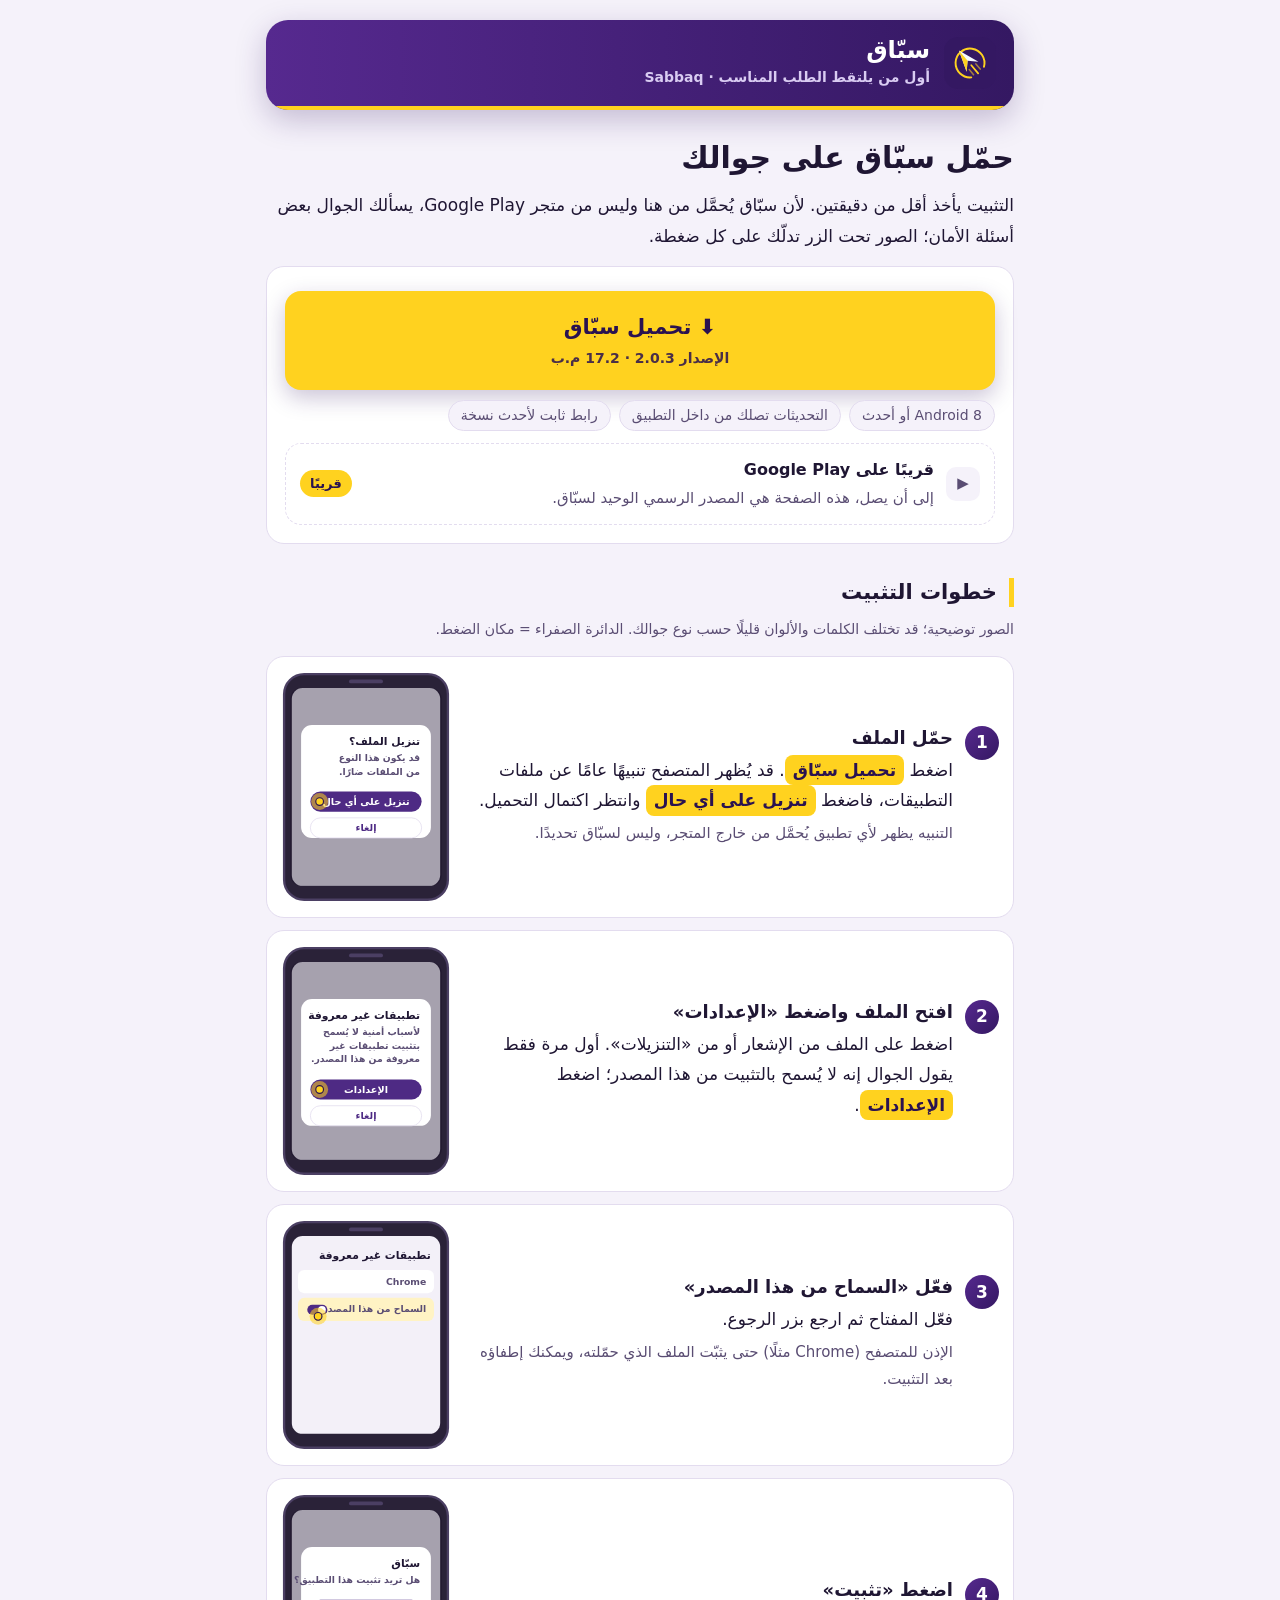
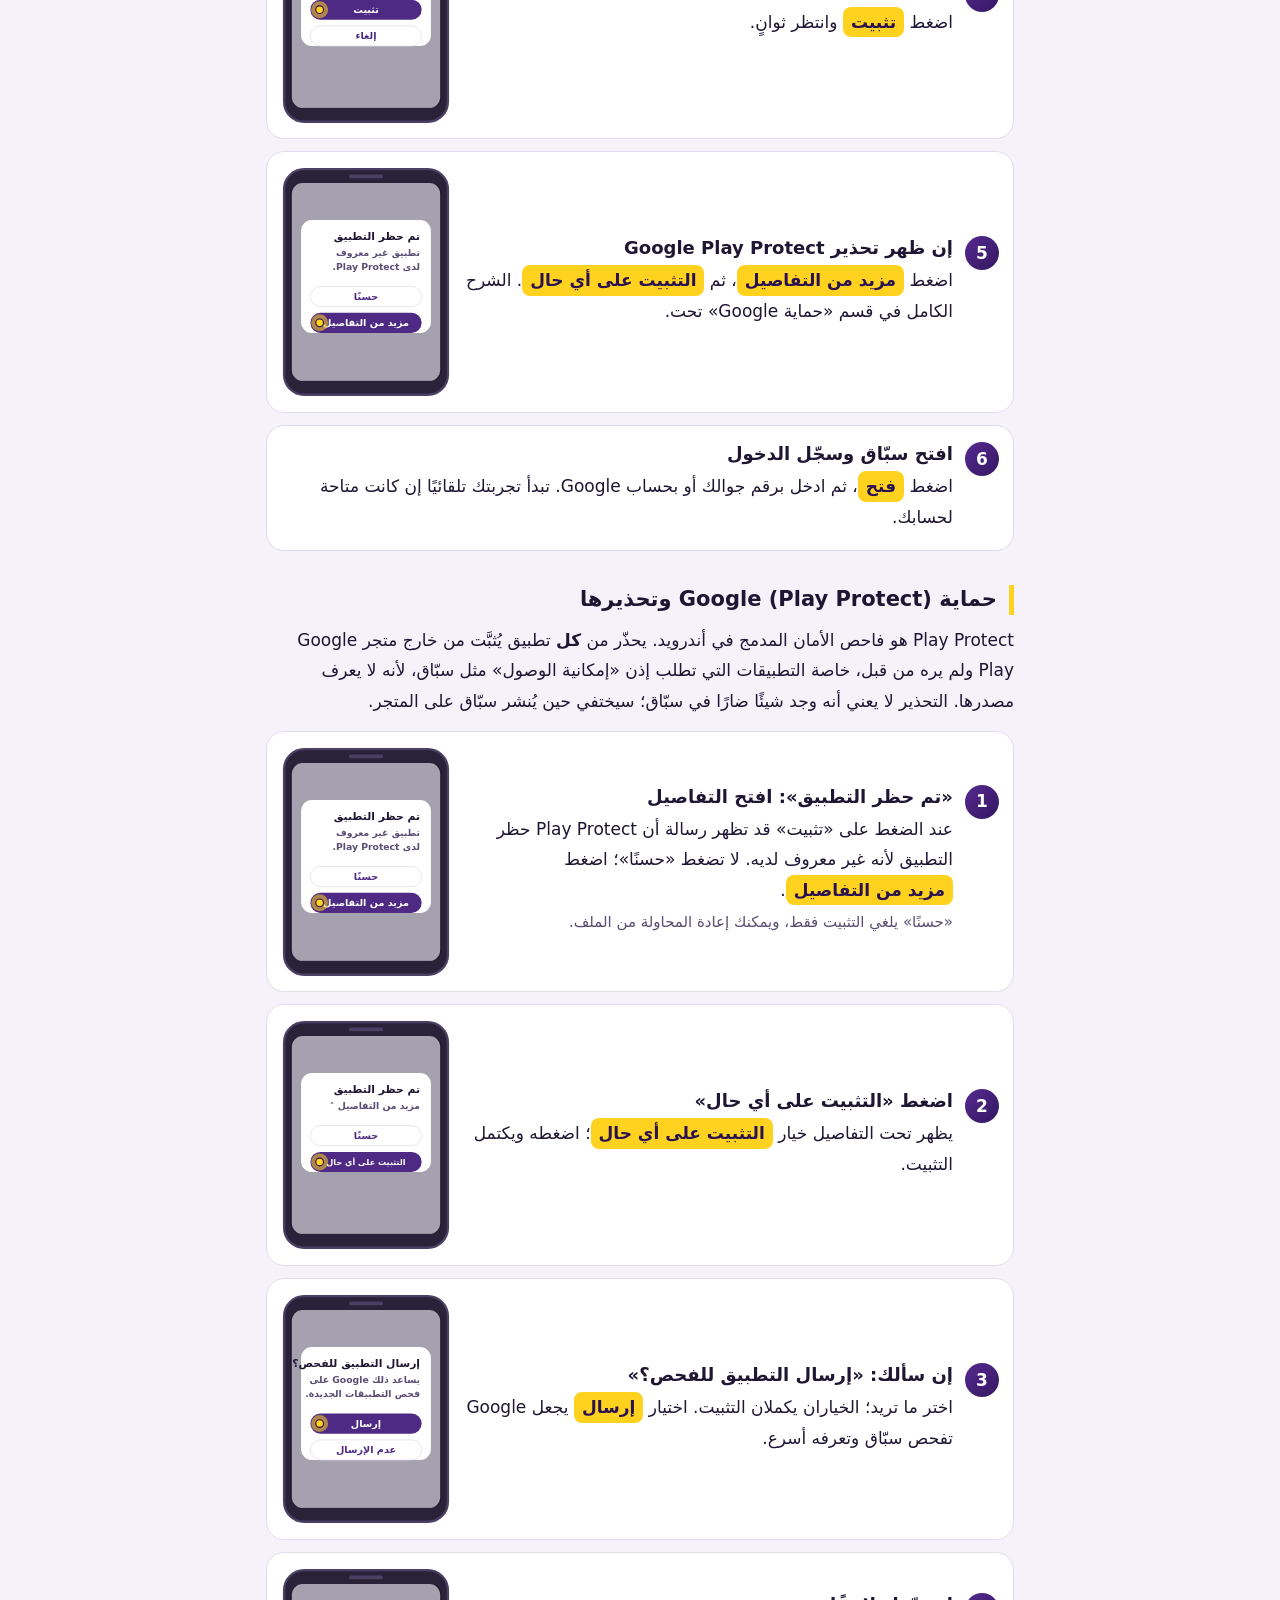
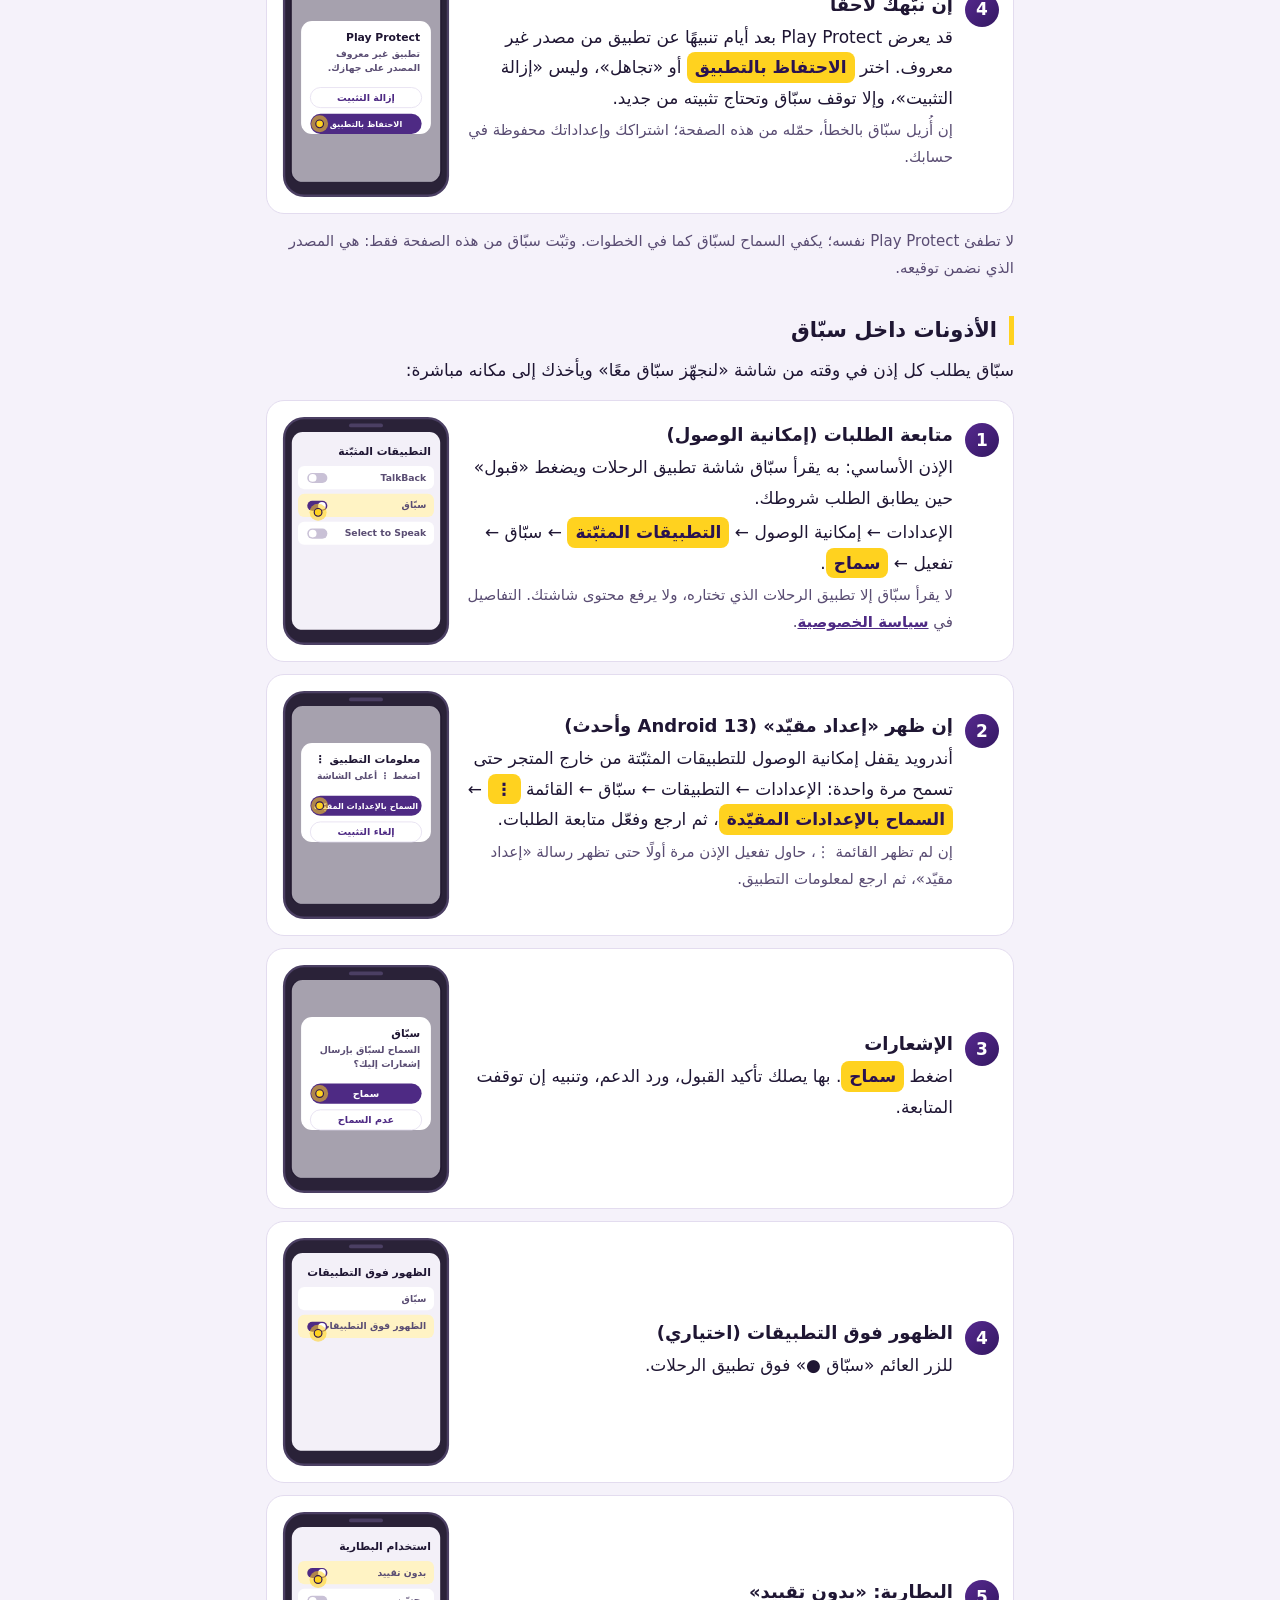
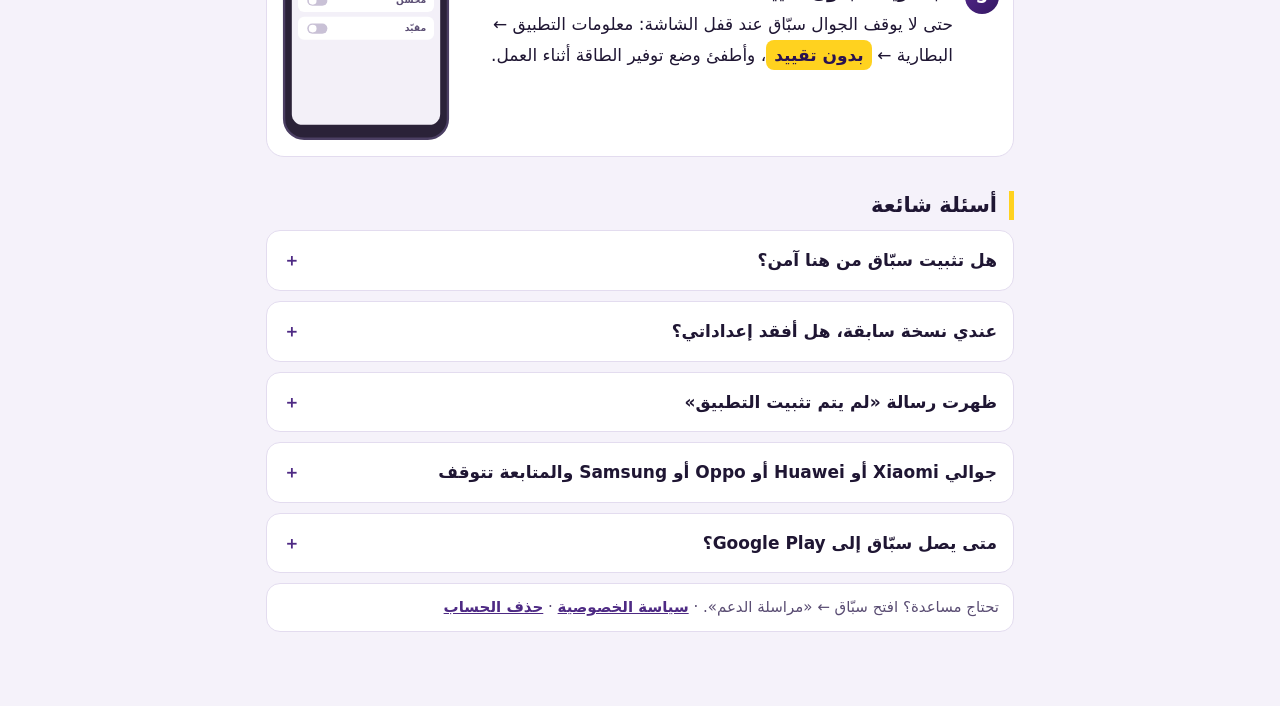
==== commit 10afb963: "Download: Sabbaq 2.0.3-20261104.1518" ====
--- a/download/index.html
+++ b/download/index.html
@@ -62,7 +62,7 @@
 
 <section class="card" aria-label="التحميل">
 <!-- RELEASE: updated with every release (docs/MAINTAINERS_HANDBOOK.md, section 8). -->
-<a id="apk" class="dl" href="https://rxioktlmecdpuyokyatl.supabase.co/storage/v1/object/public/releases/sabbaq-2.0.3-20261031.2007.apk">⬇️ تحميل سبّاق<small>الإصدار 2.0.3 · 16.7 م.ب</small></a>
+<a id="apk" class="dl" href="https://rxioktlmecdpuyokyatl.supabase.co/storage/v1/object/public/releases/sabbaq-2.0.3-20261104.1518.apk">⬇️ تحميل سبّاق<small>الإصدار 2.0.3 · 17.2 م.ب</small></a>
 <ul class="facts"><li>Android 8 أو أحدث</li><li>التحديثات تصلك من داخل التطبيق</li><li>رابط ثابت لأحدث نسخة</li></ul>
 <div class="play" role="note">
 <span class="tri" aria-hidden="true">▶</span>
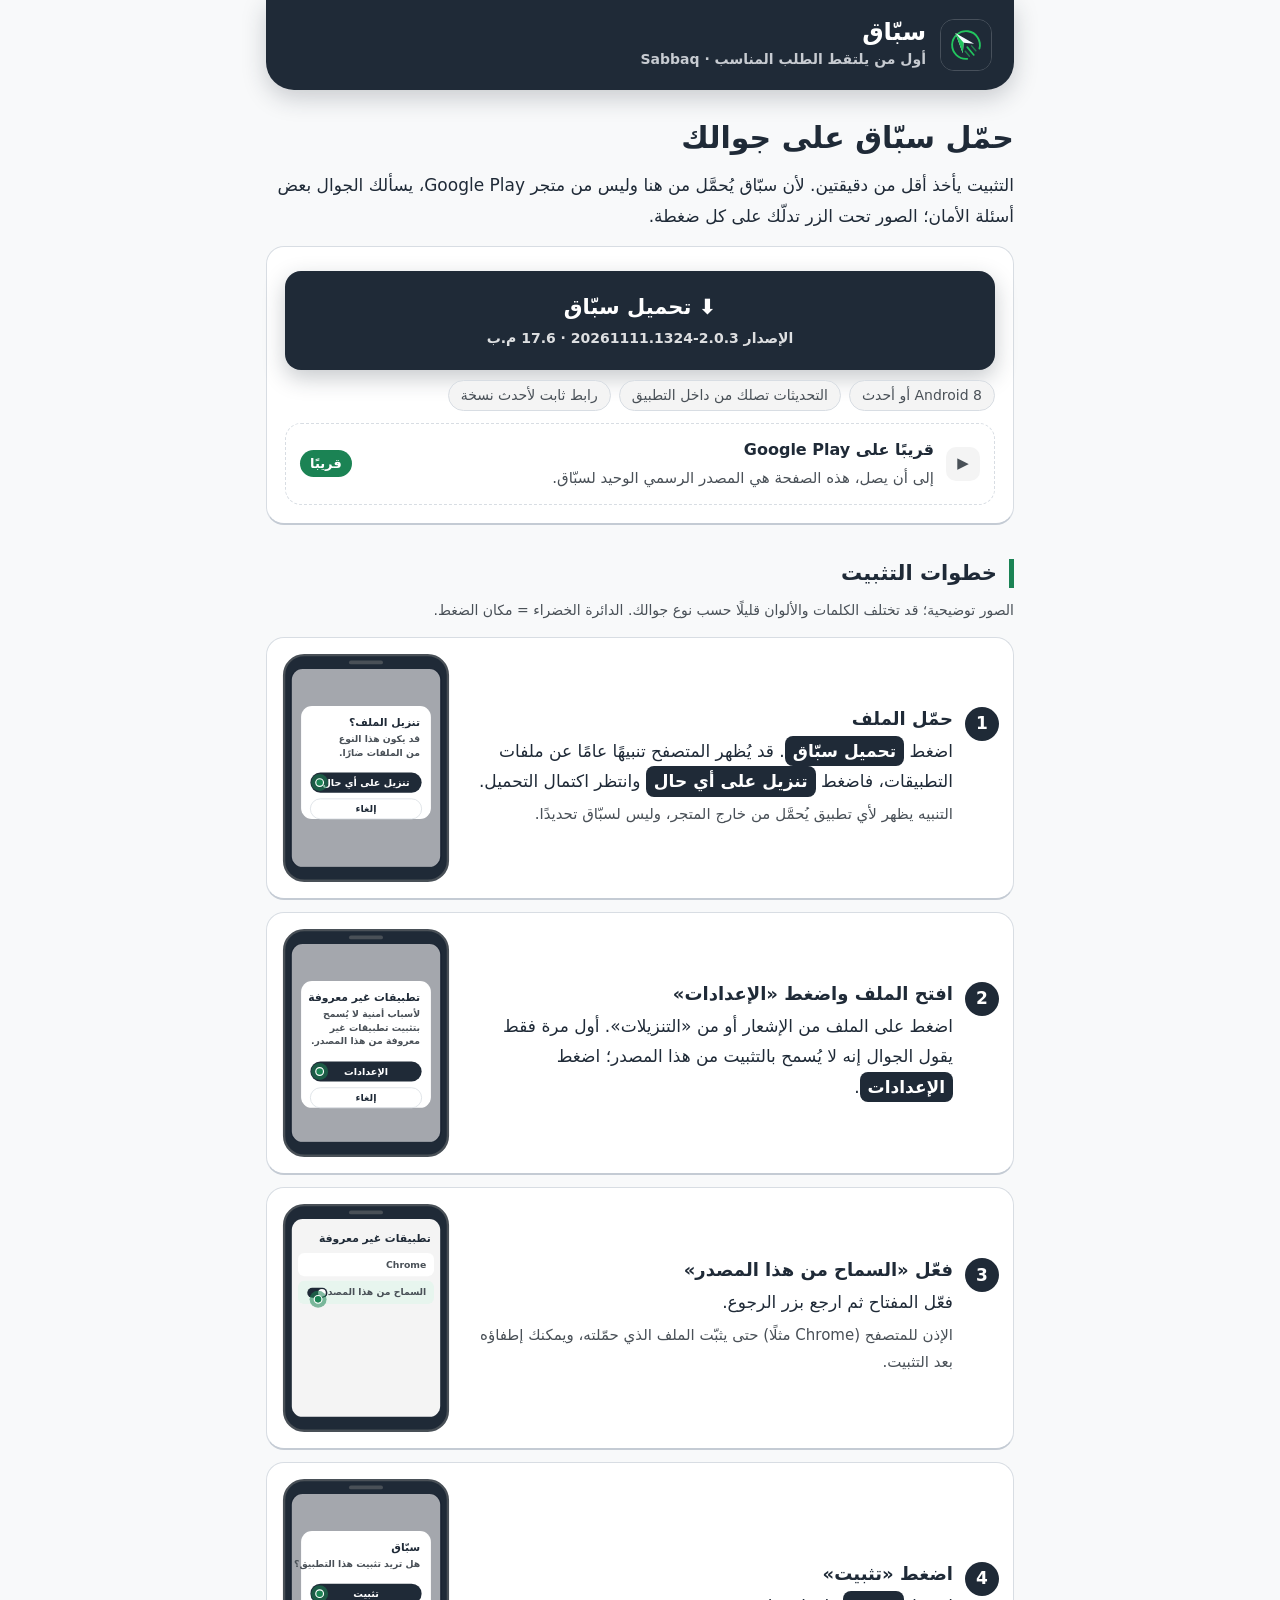
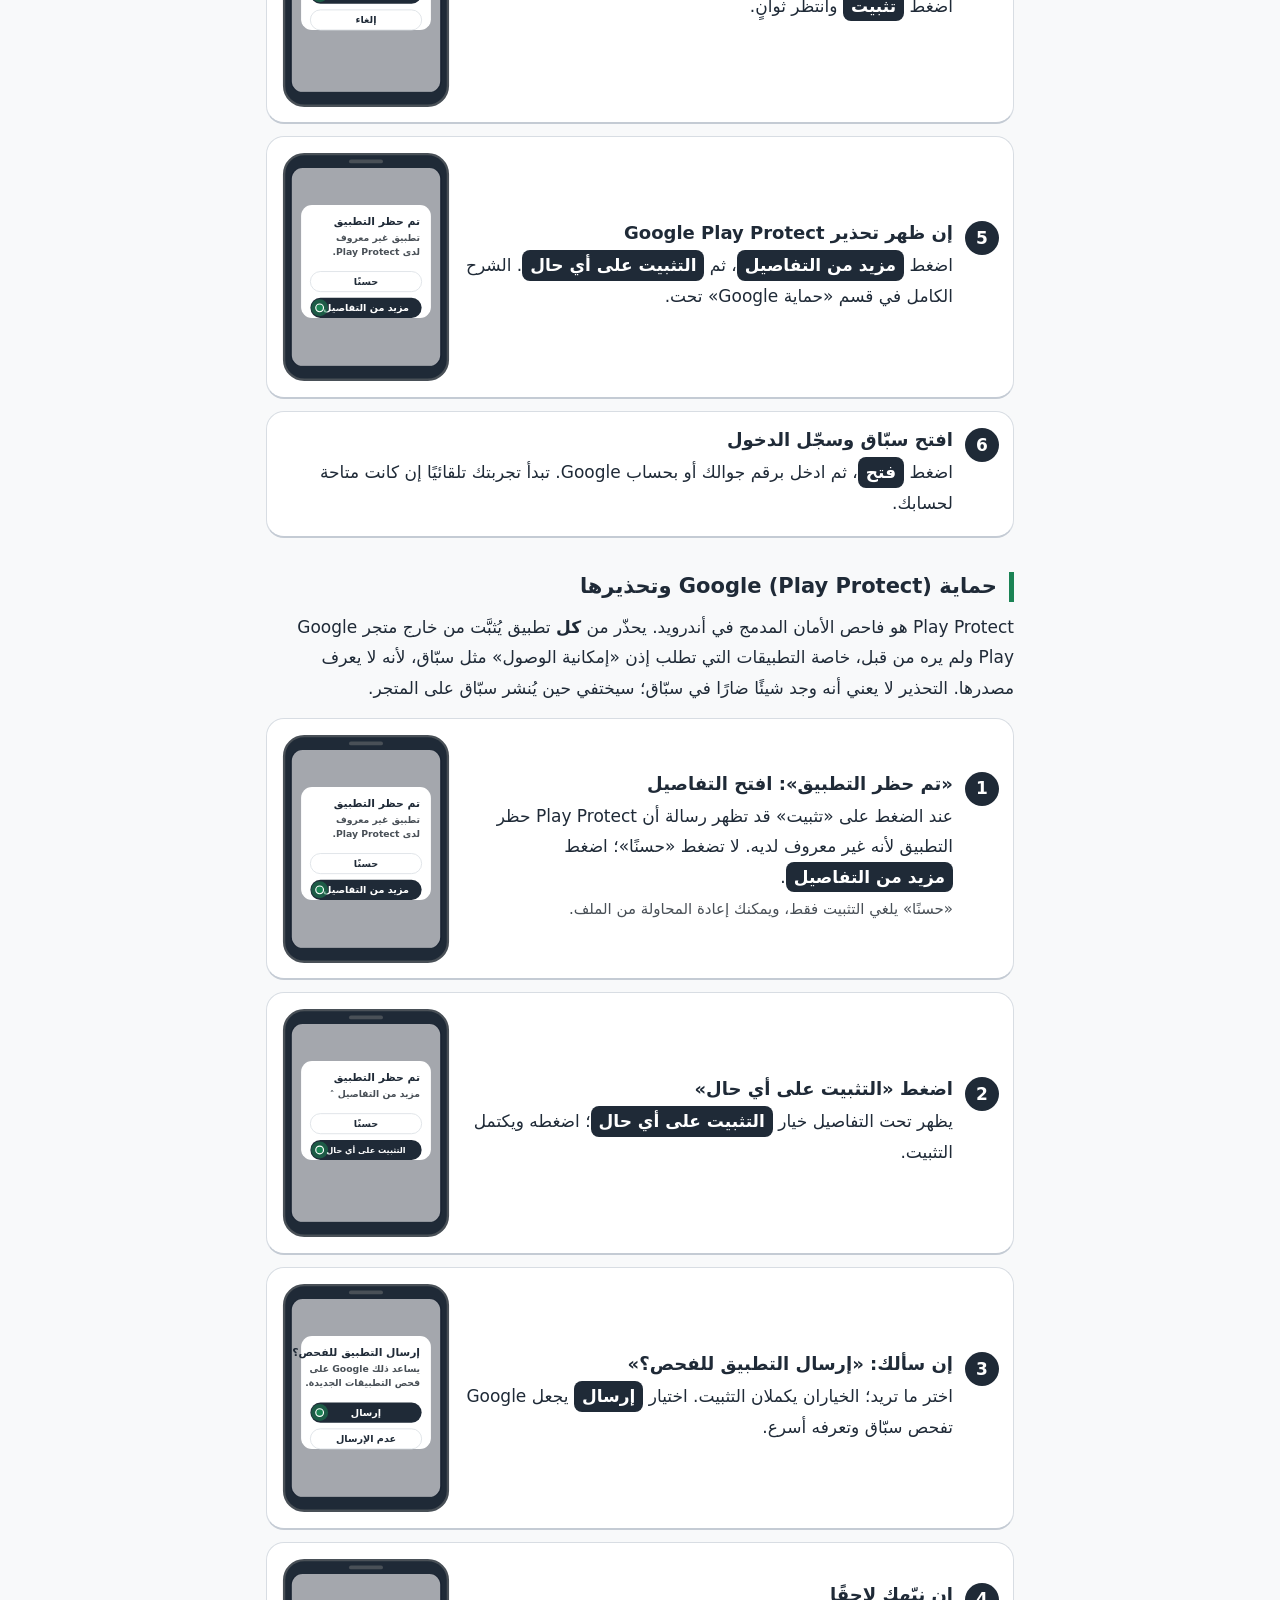
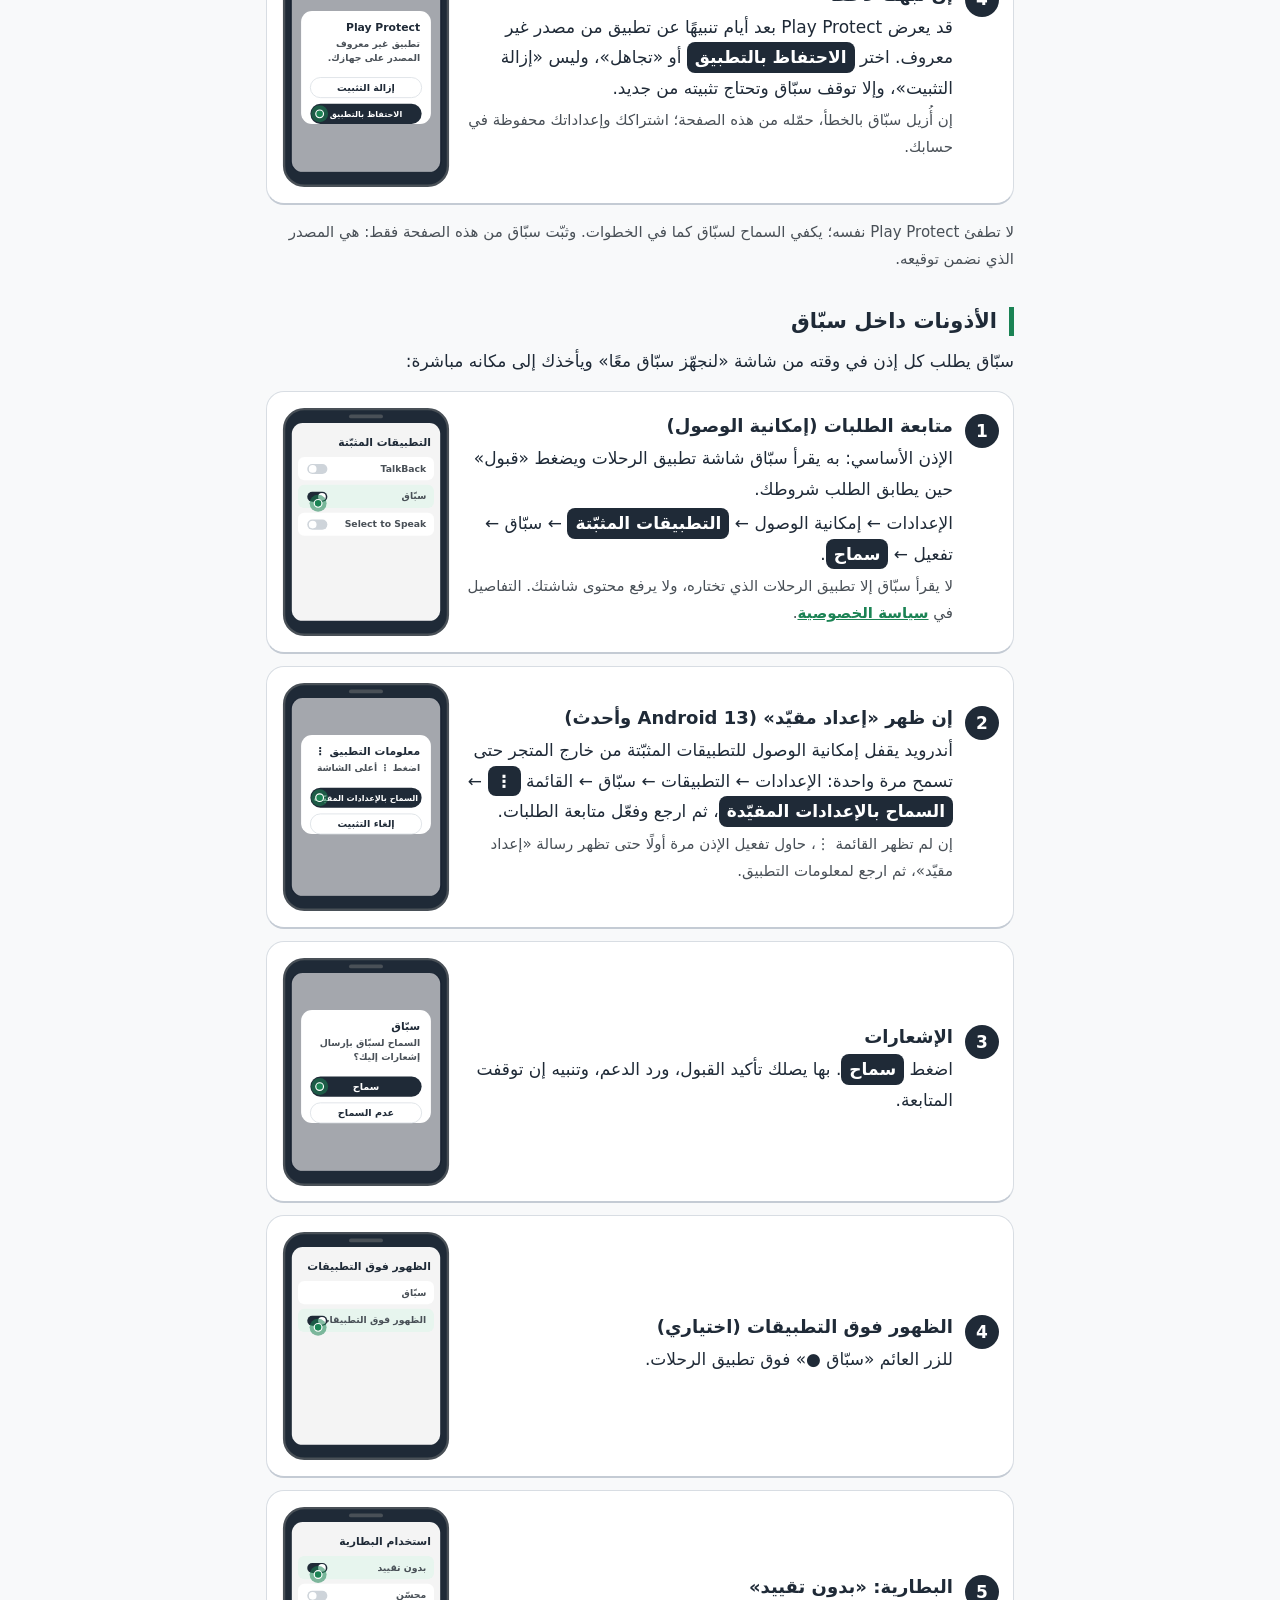
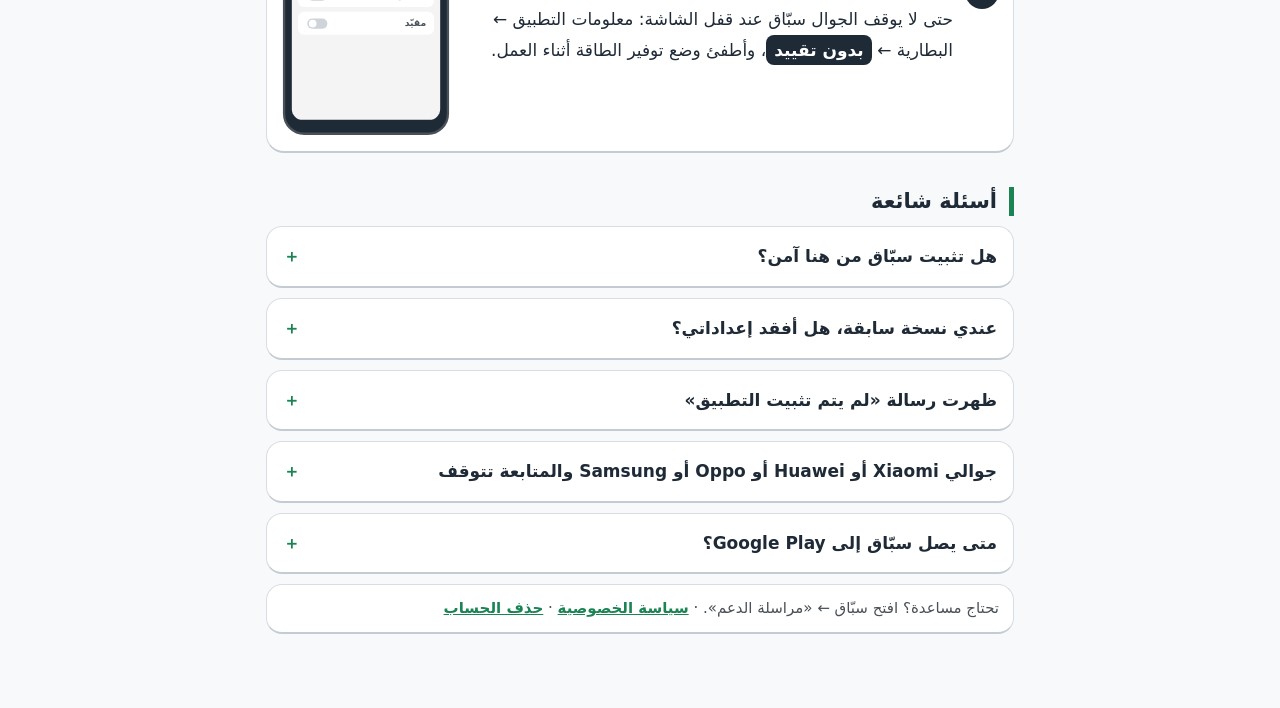
==== commit 18eb7f2d: "Sabbaq's new identity on every page (navy, grey, green; the app's mark and share image); download 2." ====
--- a/download/index.html
+++ b/download/index.html
@@ -3,33 +3,46 @@
 <head>
 <meta charset="utf-8">
 <meta name="viewport" content="width=device-width, initial-scale=1">
-<title>تحميل سبّاق</title>
-<meta name="description" content="حمّل أحدث نسخة من سبّاق لأندرويد، مع شرح التثبيت ومنح الأذونات خطوة بخطوة.">
+<title>تحميل سبّاق لأندرويد – قبول طلبات جيني وبولت تلقائياً</title>
+<meta name="description" content="حمّل أحدث نسخة من تطبيق سبّاق للسائقين على أندرويد، مع شرح التثبيت ومنح الأذونات خطوة بخطوة. التحديثات تصلك من داخل التطبيق.">
+<link rel="canonical" href="https://yahooyahoo99.github.io/download/">
+<meta property="og:type" content="website">
+<meta property="og:site_name" content="سبّاق">
+<meta property="og:locale" content="ar_SA">
+<meta property="og:title" content="تحميل سبّاق لأندرويد – قبول طلبات جيني وبولت تلقائياً">
+<meta property="og:description" content="حمّل أحدث نسخة من تطبيق سبّاق للسائقين على أندرويد، مع شرح التثبيت ومنح الأذونات خطوة بخطوة. التحديثات تصلك من داخل التطبيق.">
+<meta property="og:url" content="https://yahooyahoo99.github.io/download/">
+<meta property="og:image" content="https://yahooyahoo99.github.io/og.png">
+<meta name="twitter:card" content="summary_large_image">
+<meta name="twitter:title" content="تحميل سبّاق لأندرويد – قبول طلبات جيني وبولت تلقائياً">
+<meta name="twitter:description" content="حمّل أحدث نسخة من تطبيق سبّاق للسائقين على أندرويد، مع شرح التثبيت ومنح الأذونات خطوة بخطوة. التحديثات تصلك من داخل التطبيق.">
+<meta name="twitter:image" content="https://yahooyahoo99.github.io/og.png">
+<script type="application/ld+json">{"@context": "https://schema.org", "@type": "SoftwareApplication", "name": "سبّاق (Sabbaq)", "alternateName": ["Sabbaq", "سباق"], "operatingSystem": "Android 8+", "applicationCategory": "BusinessApplication", "description": "تطبيق للسائقين يقبل طلبات الرحلات المناسبة تلقائياً في جيني وبولت وبترا حسب شروطك: السعر ووقت الوصول والوجهة والمناطق.", "url": "https://yahooyahoo99.github.io/download/", "downloadUrl": "https://yahooyahoo99.github.io/download/", "inLanguage": ["ar", "en"], "image": "https://yahooyahoo99.github.io/logo.svg", "sameAs": ["https://www.facebook.com/profile.php?id=61596189271981"], "publisher": {"@type": "Organization", "name": "سبّاق", "url": "https://yahooyahoo99.github.io/", "logo": "https://yahooyahoo99.github.io/logo.svg", "sameAs": ["https://www.facebook.com/profile.php?id=61596189271981"]}}</script>
 <link rel="icon" href="../logo.svg" type="image/svg+xml">
-<meta name="theme-color" content="#341862">
+<meta name="theme-color" content="#1F2A37">
 <link rel="stylesheet" href="../style.css">
 <style>
-:root { --phone: #2a2238; --phone-edge: #4b3f63; --screen: #f3f0f8; --sheet: #ffffff; --dim: rgba(20,12,36,.35); --row: #ffffff;
-  --accent: #4e2a84; --off: #c9c1d6; --hl-soft: #fff3c4; --ink: #1f1633; --ink-soft: #5a4d73; }
-@media (prefers-color-scheme: dark) { :root { --screen: #1c1430; --sheet: #2a2040; --row: #2a2040; --accent: #b69cff; --off: #4a3f60;
-  --hl-soft: #4a3d10; --ink: #ece6f7; --ink-soft: #bfb2d9; } }
-.card { background: var(--card); border: 1px solid var(--line); border-radius: 18px; padding: 18px; margin: 14px 0; }
-.dl { display: block; text-align: center; background: var(--signature); color: var(--on-signature); font-size: 21px; font-weight: 800;
-  text-decoration: none; border-radius: 16px; padding: 18px 16px; margin: 6px 0 10px; box-shadow: 0 8px 22px rgba(52, 24, 98, .25); }
+:root { --phone: #1f2a37; --phone-edge: #495057; --screen: #f4f4f4; --sheet: #ffffff; --dim: rgba(15,23,42,.35); --row: #ffffff;
+  --accent: #1f2a37; --off: #ced4da; --hl-soft: #e7f5ee; --ink: #1f2a37; --ink-soft: #495057; }
+@media (prefers-color-scheme: dark) { :root { --phone-edge: #6c757d; --screen: #151e2d; --sheet: #222d40; --row: #222d40; --accent: #c9d3e0; --off: #334155;
+  --hl-soft: #14532d; --ink: #e5e7eb; --ink-soft: #c3cad4; } }
+.card { background: var(--card); border: 1px solid var(--line); border-bottom: 2px solid var(--line-bottom); border-radius: 18px; padding: 18px; margin: 14px 0; }
+.dl { display: block; text-align: center; background: var(--primary); color: var(--on-primary); font-size: 21px; font-weight: 800;
+  text-decoration: none; border-radius: 16px; padding: 18px 16px; margin: 6px 0 10px; box-shadow: 0 8px 22px rgba(31, 42, 55, .25); }
 .dl:active { transform: scale(.98); }
 .dl small { display: block; font-size: 14px; font-weight: 600; opacity: .85; }
 .facts { display: flex; flex-wrap: wrap; gap: 8px; margin: 6px 0 0; padding: 0; list-style: none; }
-.facts li { margin: 0; font-size: 14px; color: var(--muted); background: var(--bg); border: 1px solid var(--line); border-radius: 999px; padding: 2px 12px; }
+.facts li { margin: 0; font-size: 14px; color: var(--muted); background: var(--soft); border: 1px solid var(--line); border-radius: 999px; padding: 2px 12px; }
 .play { display: flex; align-items: center; gap: 12px; border: 1px dashed var(--line); border-radius: 16px; padding: 12px 14px; margin: 12px 0 0; color: var(--muted); font-size: 15px; }
-.play .tri { flex: none; width: 34px; height: 34px; border-radius: 10px; background: var(--bg); display: grid; place-items: center; }
+.play .tri { flex: none; width: 34px; height: 34px; border-radius: 10px; background: var(--soft); display: grid; place-items: center; }
 .play strong { display: block; font-size: 16px; }
 .badge { margin-inline-start: auto; flex: none; font-size: 13px; font-weight: 800; color: var(--on-signature); background: var(--signature); border-radius: 999px; padding: 2px 10px; }
 .steps { list-style: none; padding: 0; margin: 14px 0; counter-reset: step; }
-.steps > li { counter-increment: step; display: flex; gap: 14px; align-items: center; background: var(--card); border: 1px solid var(--line);
+.steps > li { counter-increment: step; display: flex; gap: 14px; align-items: center; background: var(--card); border: 1px solid var(--line); border-bottom: 2px solid var(--line-bottom);
   border-radius: 18px; padding: 14px; margin: 12px 0; }
 .steps .txt { flex: 1; min-width: 0; position: relative; padding-inline-start: 46px; }
 .steps .txt::before { content: counter(step); position: absolute; inset-inline-start: 0; top: 2px; width: 34px; height: 34px; border-radius: 50%;
-  background: linear-gradient(135deg, var(--hero-end), var(--hero-start)); color: var(--on-hero); font-weight: 800; display: grid; place-items: center; }
+  background: var(--hero-start); color: var(--on-hero); font-weight: 800; display: grid; place-items: center; }
 .steps h3 { margin: 0 0 4px; font-size: 18px; line-height: 1.5; }
 .steps p { margin: 4px 0; }
 .pic { flex: none; width: 170px; }
@@ -42,10 +55,10 @@
 @media (prefers-reduced-motion: no-preference) { .shot .hand { animation: tap 1.6s ease-in-out infinite; transform-box: fill-box; transform-origin: center; } }
 @keyframes tap { 0%, 100% { transform: scale(1); } 50% { transform: scale(.82); } }
 @media (max-width: 600px) { .steps > li { flex-direction: column; align-items: stretch; } .pic { width: 230px; margin: 6px auto 0; } }
-.tap { display: inline-block; font-weight: 800; color: var(--on-signature); background: var(--signature); border-radius: 8px; padding: 0 8px; }
+.tap { display: inline-block; font-weight: 800; color: var(--on-hero); background: var(--hero-start); border-radius: 8px; padding: 0 8px; }
 .why { font-size: 15px; color: var(--muted); }
 .note { font-size: 14px; color: var(--muted); }
-details { background: var(--card); border: 1px solid var(--line); border-radius: 14px; margin: 10px 0; }
+details { background: var(--card); border: 1px solid var(--line); border-bottom: 2px solid var(--line-bottom); border-radius: 16px; margin: 10px 0; }
 details > summary { cursor: pointer; padding: 14px 16px; font-weight: 700; list-style: none; }
 details > summary::-webkit-details-marker { display: none; }
 details > summary::after { content: "＋"; float: inline-end; color: var(--brand); }
@@ -62,7 +75,7 @@
 
 <section class="card" aria-label="التحميل">
 <!-- RELEASE: updated with every release (docs/MAINTAINERS_HANDBOOK.md, section 8). -->
-<a id="apk" class="dl" href="https://rxioktlmecdpuyokyatl.supabase.co/storage/v1/object/public/releases/sabbaq-2.0.3-20261104.1518.apk">⬇️ تحميل سبّاق<small>الإصدار 2.0.3 · 17.2 م.ب</small></a>
+<a id="apk" class="dl" href="https://rxioktlmecdpuyokyatl.supabase.co/storage/v1/object/public/releases/sabbaq-2.0.3-20261111.1324.apk">⬇️ تحميل سبّاق<small>الإصدار 2.0.3-20261111.1324 · 17.6 م.ب</small></a>
 <ul class="facts"><li>Android 8 أو أحدث</li><li>التحديثات تصلك من داخل التطبيق</li><li>رابط ثابت لأحدث نسخة</li></ul>
 <div class="play" role="note">
 <span class="tri" aria-hidden="true">▶</span>
@@ -72,7 +85,7 @@
 </section>
 
 <h2>خطوات التثبيت</h2>
-<p class="note">الصور توضيحية؛ قد تختلف الكلمات والألوان قليلًا حسب نوع جوالك. الدائرة الصفراء = مكان الضغط.</p>
+<p class="note">الصور توضيحية؛ قد تختلف الكلمات والألوان قليلًا حسب نوع جوالك. الدائرة الخضراء = مكان الضغط.</p>
 <ol class="steps"><li><div class="txt"><h3>حمّل الملف</h3><p>اضغط <span class="tap">تحميل سبّاق</span>. قد يُظهر المتصفح تنبيهًا عامًا عن ملفات التطبيقات، فاضغط <span class="tap">تنزيل على أي حال</span> وانتظر اكتمال التحميل.</p><p class="why">التنبيه يظهر لأي تطبيق يُحمَّل من خارج المتجر، وليس لسبّاق تحديدًا.</p></div><div class="pic"><svg class="shot" viewBox="0 0 220 300" role="img" aria-label="المتصفح يسأل قبل التنزيل؛ اضغط تنزيل على أي حال" xmlns="http://www.w3.org/2000/svg"><rect x="4" y="4" width="212" height="292" rx="26" fill="var(--phone)" stroke="var(--phone-edge)" stroke-width="3"/><rect x="14" y="22" width="192" height="256" rx="14" fill="var(--screen)"/><rect x="88.0" y="11" width="44" height="5" rx="2.5" fill="var(--phone-edge)"/><rect x="12" y="22" width="196" height="256" rx="14" fill="var(--dim)"/><rect x="26" y="70" width="168" height="146" rx="14" fill="var(--sheet)"/><text x="180" y="96" class="t-title" text-anchor="start" direction="rtl">تنزيل الملف؟</text><text x="180" y="116" class="t-body" text-anchor="start" direction="rtl">قد يكون هذا النوع</text><text x="180" y="134" class="t-body" text-anchor="start" direction="rtl">من الملفات ضارًا.</text><rect x="38" y="156" width="144" height="26" rx="13" fill="var(--accent)" stroke="none"/><text x="110.0" y="173" class="t-btn on" text-anchor="middle" direction="rtl">تنزيل على أي حال</text><g class="hand"><circle cx="50" cy="169" r="11" fill="var(--signature)" opacity=".55"/><circle cx="50" cy="169" r="5" fill="var(--signature)" stroke="var(--on-signature)" stroke-width="1.5"/></g><rect x="38" y="190" width="144" height="26" rx="13" fill="transparent" stroke="var(--line)"/><text x="110.0" y="207" class="t-btn" text-anchor="middle" direction="rtl">إلغاء</text></svg></div></li><li><div class="txt"><h3>افتح الملف واضغط «الإعدادات»</h3><p>اضغط على الملف من الإشعار أو من «التنزيلات». أول مرة فقط يقول الجوال إنه لا يُسمح بالتثبيت من هذا المصدر؛ اضغط <span class="tap">الإعدادات</span>.</p></div><div class="pic"><svg class="shot" viewBox="0 0 220 300" role="img" aria-label="الجوال يطلب السماح للمتصفح بالتثبيت؛ اضغط الإعدادات" xmlns="http://www.w3.org/2000/svg"><rect x="4" y="4" width="212" height="292" rx="26" fill="var(--phone)" stroke="var(--phone-edge)" stroke-width="3"/><rect x="14" y="22" width="192" height="256" rx="14" fill="var(--screen)"/><rect x="88.0" y="11" width="44" height="5" rx="2.5" fill="var(--phone-edge)"/><rect x="12" y="22" width="196" height="256" rx="14" fill="var(--dim)"/><rect x="26" y="70" width="168" height="164" rx="14" fill="var(--sheet)"/><text x="180" y="96" class="t-title" text-anchor="start" direction="rtl">تطبيقات غير معروفة</text><text x="180" y="116" class="t-body" text-anchor="start" direction="rtl">لأسباب أمنية لا يُسمح</text><text x="180" y="134" class="t-body" text-anchor="start" direction="rtl">بتثبيت تطبيقات غير</text><text x="180" y="152" class="t-body" text-anchor="start" direction="rtl">معروفة من هذا المصدر.</text><rect x="38" y="174" width="144" height="26" rx="13" fill="var(--accent)" stroke="none"/><text x="110.0" y="191" class="t-btn on" text-anchor="middle" direction="rtl">الإعدادات</text><g class="hand"><circle cx="50" cy="187" r="11" fill="var(--signature)" opacity=".55"/><circle cx="50" cy="187" r="5" fill="var(--signature)" stroke="var(--on-signature)" stroke-width="1.5"/></g><rect x="38" y="208" width="144" height="26" rx="13" fill="transparent" stroke="var(--line)"/><text x="110.0" y="225" class="t-btn" text-anchor="middle" direction="rtl">إلغاء</text></svg></div></li><li><div class="txt"><h3>فعّل «السماح من هذا المصدر»</h3><p>فعّل المفتاح ثم ارجع بزر الرجوع.</p><p class="why">الإذن للمتصفح (Chrome مثلًا) حتى يثبّت الملف الذي حمّلته، ويمكنك إطفاؤه بعد التثبيت.</p></div><div class="pic"><svg class="shot" viewBox="0 0 220 300" role="img" aria-label="فعّل السماح من هذا المصدر ثم ارجع" xmlns="http://www.w3.org/2000/svg"><rect x="4" y="4" width="212" height="292" rx="26" fill="var(--phone)" stroke="var(--phone-edge)" stroke-width="3"/><rect x="14" y="22" width="192" height="256" rx="14" fill="var(--screen)"/><rect x="88.0" y="11" width="44" height="5" rx="2.5" fill="var(--phone-edge)"/><text x="194" y="52" class="t-title" text-anchor="start" direction="rtl">تطبيقات غير معروفة</text><rect x="22" y="66" width="176" height="30" rx="8" fill="var(--row)"/><text x="188" y="85" class="t-body" text-anchor="start" direction="rtl">Chrome</text><rect x="22" y="102" width="176" height="30" rx="8" fill="var(--hl-soft)"/><text x="188" y="121" class="t-body" text-anchor="start" direction="rtl">السماح من هذا المصدر</text><rect x="34" y="111" width="26" height="13" rx="6.5" fill="var(--accent)"/><circle cx="53" cy="117.5" r="5" fill="#fff"/><g class="hand"><circle cx="48" cy="126" r="11" fill="var(--signature)" opacity=".55"/><circle cx="48" cy="126" r="5" fill="var(--signature)" stroke="var(--on-signature)" stroke-width="1.5"/></g></svg></div></li><li><div class="txt"><h3>اضغط «تثبيت»</h3><p>اضغط <span class="tap">تثبيت</span> وانتظر ثوانٍ.</p></div><div class="pic"><svg class="shot" viewBox="0 0 220 300" role="img" aria-label="اضغط تثبيت" xmlns="http://www.w3.org/2000/svg"><rect x="4" y="4" width="212" height="292" rx="26" fill="var(--phone)" stroke="var(--phone-edge)" stroke-width="3"/><rect x="14" y="22" width="192" height="256" rx="14" fill="var(--screen)"/><rect x="88.0" y="11" width="44" height="5" rx="2.5" fill="var(--phone-edge)"/><rect x="12" y="22" width="196" height="256" rx="14" fill="var(--dim)"/><rect x="26" y="70" width="168" height="128" rx="14" fill="var(--sheet)"/><text x="180" y="96" class="t-title" text-anchor="start" direction="rtl">سبّاق</text><text x="180" y="116" class="t-body" text-anchor="start" direction="rtl">هل تريد تثبيت هذا التطبيق؟</text><rect x="38" y="138" width="144" height="26" rx="13" fill="var(--accent)" stroke="none"/><text x="110.0" y="155" class="t-btn on" text-anchor="middle" direction="rtl">تثبيت</text><g class="hand"><circle cx="50" cy="151" r="11" fill="var(--signature)" opacity=".55"/><circle cx="50" cy="151" r="5" fill="var(--signature)" stroke="var(--on-signature)" stroke-width="1.5"/></g><rect x="38" y="172" width="144" height="26" rx="13" fill="transparent" stroke="var(--line)"/><text x="110.0" y="189" class="t-btn" text-anchor="middle" direction="rtl">إلغاء</text></svg></div></li><li><div class="txt"><h3>إن ظهر تحذير Google Play Protect</h3><p>اضغط <span class="tap">مزيد من التفاصيل</span>، ثم <span class="tap">التثبيت على أي حال</span>. الشرح الكامل في قسم «حماية Google» تحت.</p></div><div class="pic"><svg class="shot" viewBox="0 0 220 300" role="img" aria-label="تحذير Play Protect؛ اضغط مزيد من التفاصيل" xmlns="http://www.w3.org/2000/svg"><rect x="4" y="4" width="212" height="292" rx="26" fill="var(--phone)" stroke="var(--phone-edge)" stroke-width="3"/><rect x="14" y="22" width="192" height="256" rx="14" fill="var(--screen)"/><rect x="88.0" y="11" width="44" height="5" rx="2.5" fill="var(--phone-edge)"/><rect x="12" y="22" width="196" height="256" rx="14" fill="var(--dim)"/><rect x="26" y="70" width="168" height="146" rx="14" fill="var(--sheet)"/><text x="180" y="96" class="t-title" text-anchor="start" direction="rtl">تم حظر التطبيق</text><text x="180" y="116" class="t-body" text-anchor="start" direction="rtl">تطبيق غير معروف</text><text x="180" y="134" class="t-body" text-anchor="start" direction="rtl">لدى Play Protect.</text><rect x="38" y="156" width="144" height="26" rx="13" fill="transparent" stroke="var(--line)"/><text x="110.0" y="173" class="t-btn" text-anchor="middle" direction="rtl">حسنًا</text><rect x="38" y="190" width="144" height="26" rx="13" fill="var(--accent)" stroke="none"/><text x="110.0" y="207" class="t-btn on" text-anchor="middle" direction="rtl">مزيد من التفاصيل</text><g class="hand"><circle cx="50" cy="203" r="11" fill="var(--signature)" opacity=".55"/><circle cx="50" cy="203" r="5" fill="var(--signature)" stroke="var(--on-signature)" stroke-width="1.5"/></g></svg></div></li><li><div class="txt"><h3>افتح سبّاق وسجّل الدخول</h3><p>اضغط <span class="tap">فتح</span>، ثم ادخل برقم جوالك أو بحساب Google. تبدأ تجربتك تلقائيًا إن كانت متاحة لحسابك.</p></div></li></ol>
 
 <h2 id="play-protect">حماية Google (Play Protect) وتحذيرها</h2>
--- a/style.css
+++ b/style.css
@@ -1,34 +1,39 @@
-/* Sabbaq identity (app ui/theme/Theme.kt): royal purple, signal yellow, light lavender page. */
+/* Sabbaq identity (app ui/theme/Theme.kt, 2026-11-10): navy bars and headers, soft grey page, green for success and highlight. */
 :root {
-  --bg: #f5f2fa; --fg: #1f1633; --muted: #5a4d73; --brand: #4e2a84; --card: #ffffff; --line: #e3dcef;
-  --hero-start: #341862; --hero-end: #56298f; --signature: #ffd21f; --on-signature: #2a1250; --on-hero: #ffffff; --on-hero-muted: #d9ccf2;
+  --bg: #f8f9fa; --fg: #1f2a37; --muted: #495057; --brand: #1b8354; --card: #ffffff; --line: #d8dde3; --line-bottom: #c4cbd4;
+  --primary: #1f2a37; --on-primary: #ffffff; --soft: #f4f4f4;
+  --hero-start: #1f2a37; --hero-end: #283548; --signature: #1b8354; --on-signature: #ffffff; --on-hero: #ffffff; --on-hero-muted: #c7cbd1;
+  --live: #22c55e;
 }
 @media (prefers-color-scheme: dark) {
-  :root { --bg: #120b1f; --fg: #ece6f7; --muted: #bfb2d9; --brand: #d3bfff; --card: #1c1430; --line: #34284d;
-    --hero-start: #22103f; --hero-end: #3e1f70; }
+  :root { --bg: #0b1220; --fg: #e5e7eb; --muted: #c3cad4; --brand: #4ade80; --card: #151e2d; --line: #334155; --line-bottom: #3d4b63;
+    --primary: #c9d3e0; --on-primary: #1f2a37; --soft: #222d40;
+    --hero-start: #1f2a37; --hero-end: #283548; --signature: #4ade80; --on-signature: #052e16; --on-hero: #f4f4f4; --live: #4ade80; }
 }
 * { box-sizing: border-box; }
 body { margin: 0; background: var(--bg); color: var(--fg);
   font: 17px/1.8 "Tajawal", "IBM Plex Sans Arabic", "Noto Sans Arabic", "Segoe UI", system-ui, sans-serif; }
-main { max-width: 780px; margin: 0 auto; padding: 20px 16px 64px; }
-.hero { border-radius: 22px; overflow: hidden; margin: 0 0 28px; box-shadow: 0 10px 30px rgba(52, 24, 98, .25);
-  background: linear-gradient(90deg, var(--hero-end), var(--hero-start)); }
-.hero-brand { display: flex; align-items: center; gap: 14px; padding: 16px 18px; color: var(--on-hero); text-decoration: none; }
-.hero-brand img { width: 52px; height: 52px; border-radius: 14px; flex: none; }
+main { max-width: 780px; margin: 0 auto; padding: 0 16px 64px; }
+/* The app's top bar: navy, rounded at the bottom corners only, Sabbaq's own mark. */
+.hero { border-radius: 0 0 28px 28px; overflow: hidden; margin: 0 -16px 28px; background: var(--hero-start);
+  box-shadow: 0 8px 24px rgba(31, 42, 55, .22); }
+.hero-brand { display: flex; align-items: center; gap: 14px; padding: 18px 22px; color: var(--on-hero); text-decoration: none; }
+.hero-brand img { width: 52px; height: 52px; border-radius: 14px; flex: none; border: 1px solid rgba(255, 255, 255, .18); }
 .hero-brand strong { display: block; color: var(--on-hero); font-size: 24px; line-height: 1.2; }
 .hero-brand small { display: block; color: var(--on-hero-muted); font-size: 14px; }
-.hero::after { content: ""; display: block; height: 4px; background: var(--signature); }
-h1 { font-size: 30px; line-height: 1.35; margin: 0 0 12px; }
+@media (min-width: 812px) { .hero { margin-inline: 0; } }
+h1 { font-size: 30px; line-height: 1.35; margin: 0 0 12px; color: var(--fg); }
 h2 { font-size: 21px; margin: 34px 0 10px; padding-inline-start: 12px; border-inline-start: 5px solid var(--signature); line-height: 1.4; }
-.meta { color: var(--muted); font-size: 15px; background: var(--card); border: 1px solid var(--line); border-radius: 14px; padding: 10px 14px; }
+.meta { color: var(--muted); font-size: 15px; background: var(--card); border: 1px solid var(--line); border-bottom: 2px solid var(--line-bottom);
+  border-radius: 16px; padding: 10px 14px; }
 p, ul, ol { margin: 10px 0; }
 a { color: var(--brand); font-weight: 600; }
 strong { color: var(--fg); }
-code { background: var(--card); border: 1px solid var(--line); border-radius: 6px; padding: 1px 6px; font-size: 15px; }
-hr { border: 0; height: 4px; border-radius: 4px; background: linear-gradient(90deg, var(--signature), transparent); margin: 44px 0; }
+code { background: var(--soft); border: 1px solid var(--line); border-radius: 6px; padding: 1px 6px; font-size: 15px; }
+hr { border: 0; height: 1px; background: var(--line); margin: 44px 0; }
 ul, ol { padding-inline-start: 22px; }
 li { margin: 4px 0; }
 .links { list-style: none; padding: 0; display: grid; gap: 10px; margin: 24px 0; }
-.links a { display: block; background: var(--card); border: 1px solid var(--line); border-inline-start: 5px solid var(--signature);
-  border-radius: 14px; padding: 14px 18px; text-decoration: none; font-weight: 700; }
-.links a:hover { border-color: var(--brand); }
+.links a { display: block; background: var(--card); color: var(--fg); border: 1px solid var(--line); border-bottom: 2px solid var(--line-bottom);
+  border-inline-start: 5px solid var(--signature); border-radius: 16px; padding: 14px 18px; text-decoration: none; font-weight: 700; }
+.links a:hover { border-color: var(--primary); border-inline-start-color: var(--signature); }
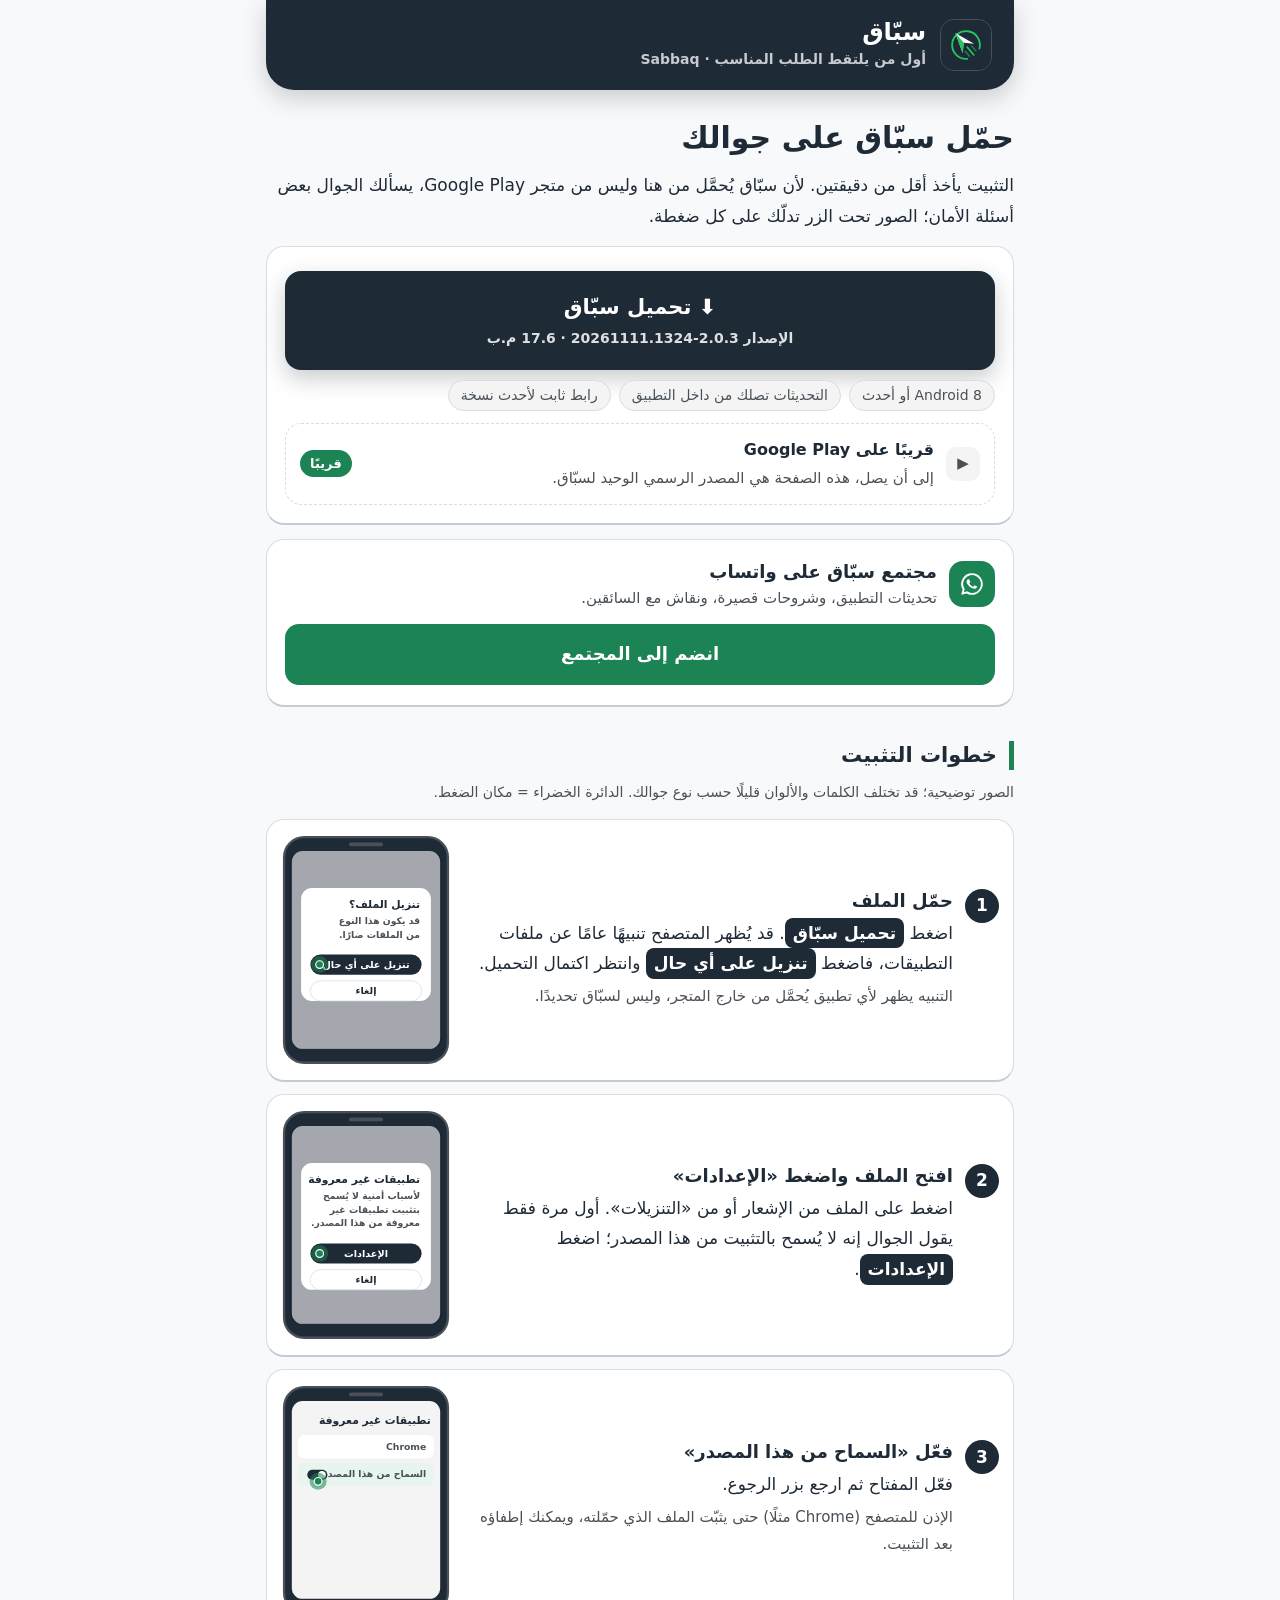
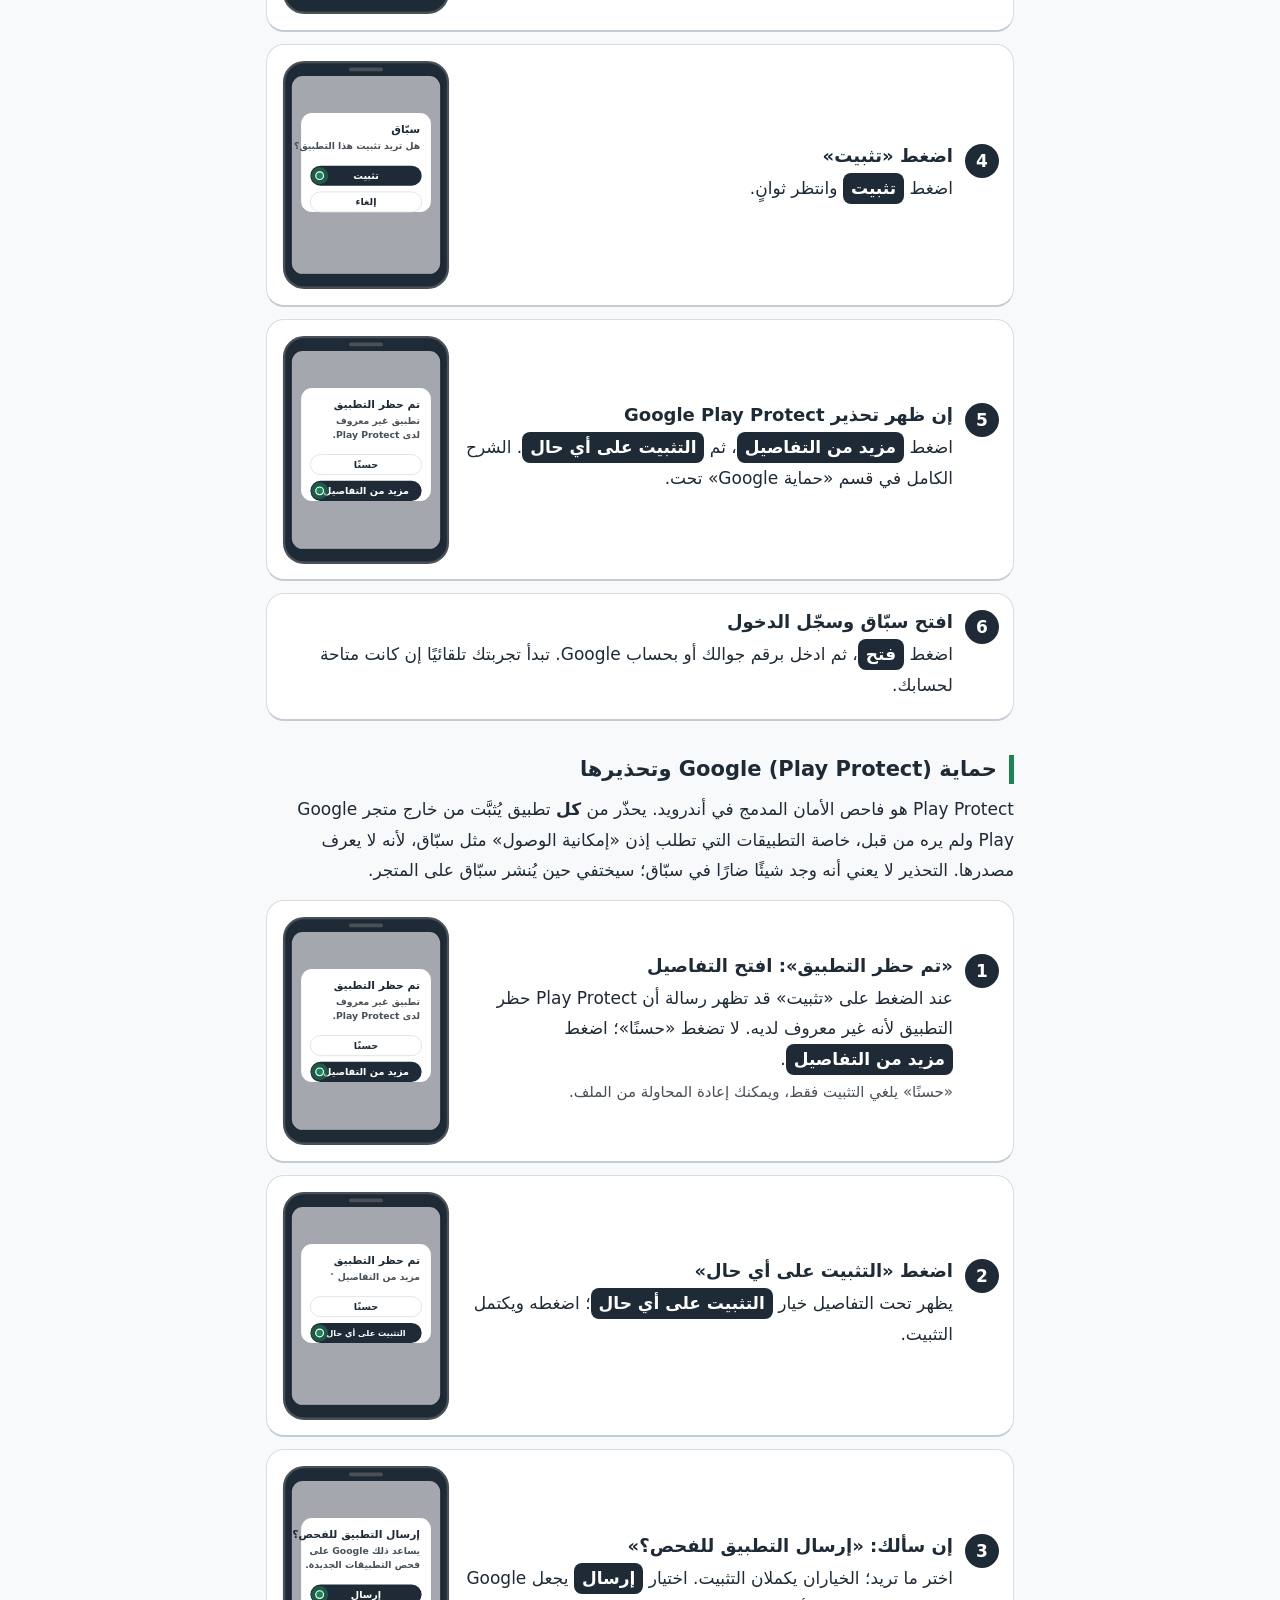
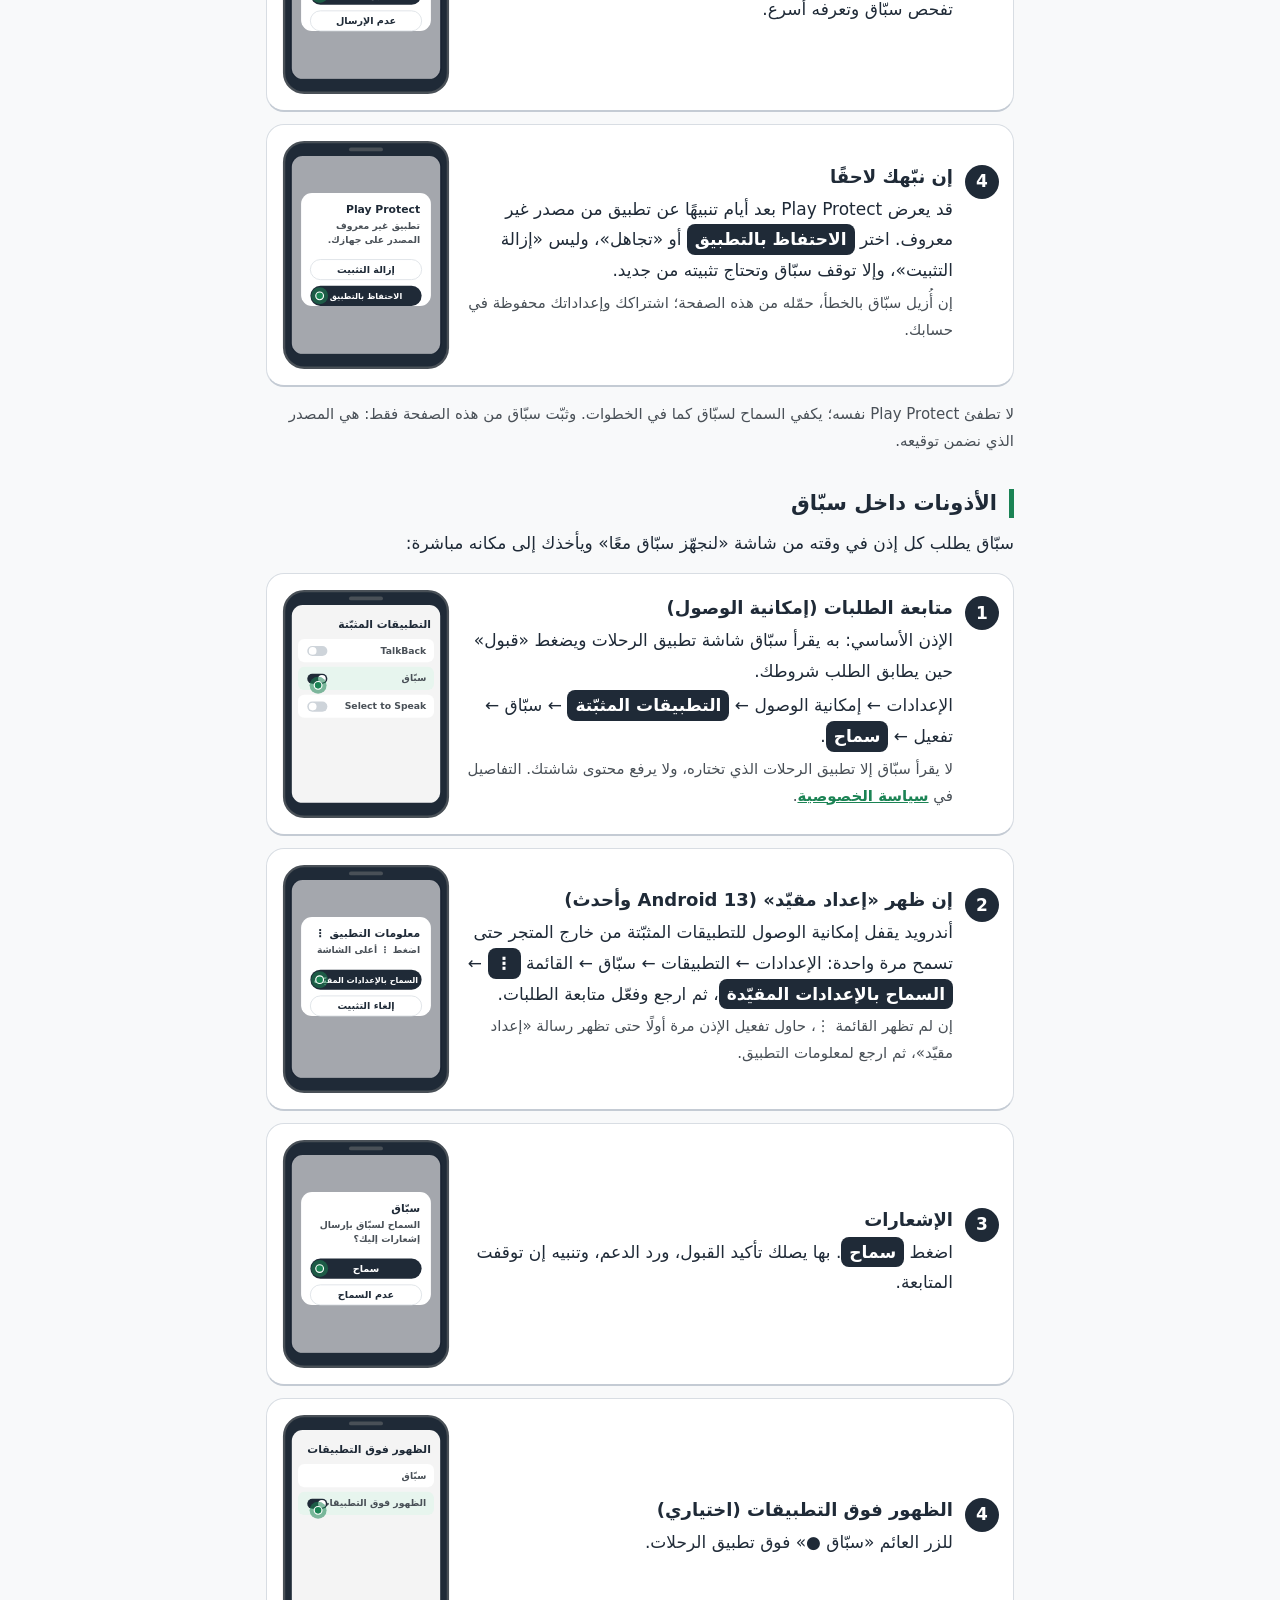
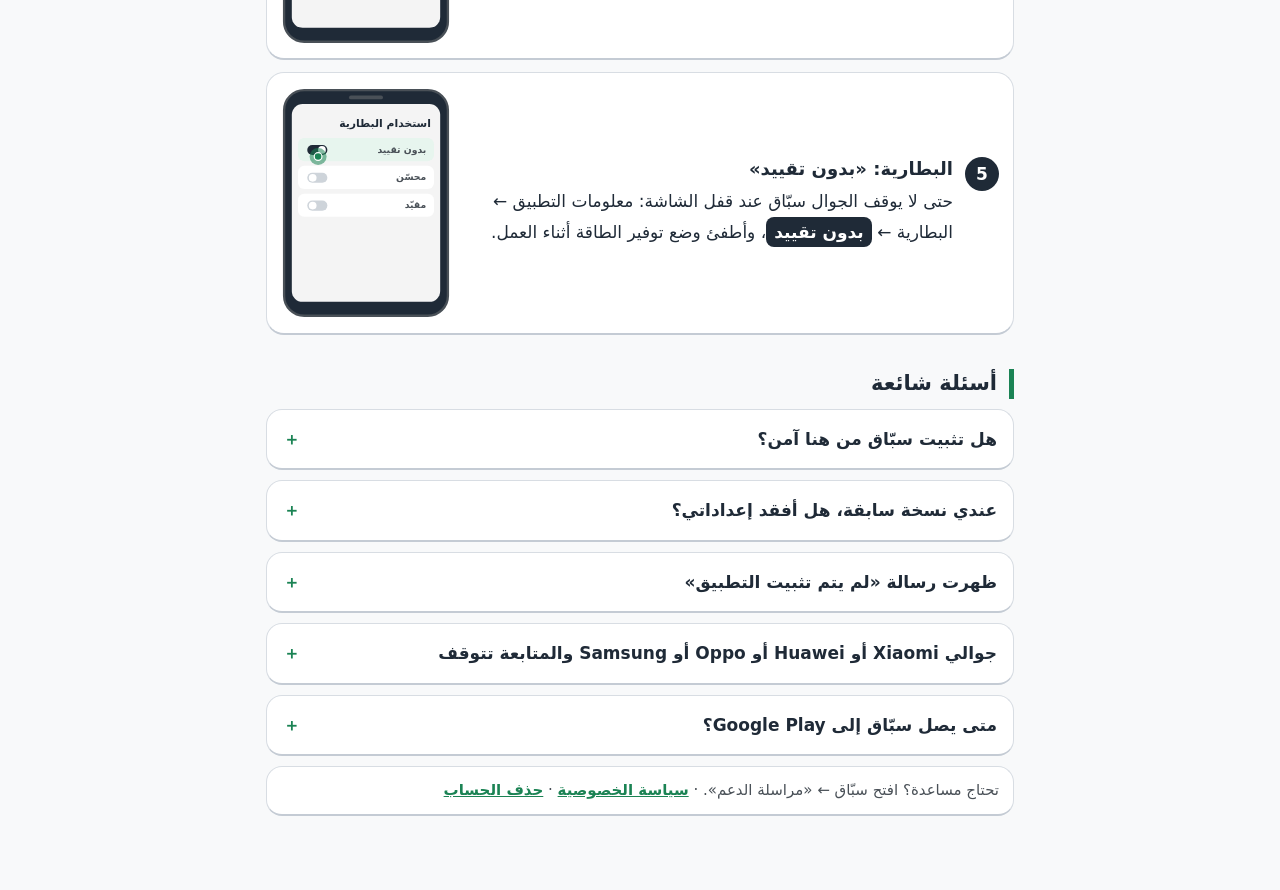
==== commit e9d41115: "Download page: Sabbaq's WhatsApp community card under the download button Co-Authored-By: Claude Opu" ====
--- a/download/index.html
+++ b/download/index.html
@@ -37,6 +37,13 @@
 .play .tri { flex: none; width: 34px; height: 34px; border-radius: 10px; background: var(--soft); display: grid; place-items: center; }
 .play strong { display: block; font-size: 16px; }
 .badge { margin-inline-start: auto; flex: none; font-size: 13px; font-weight: 800; color: var(--on-signature); background: var(--signature); border-radius: 999px; padding: 2px 10px; }
+.community-head { display: flex; align-items: center; gap: 12px; }
+.community-head strong { display: block; font-size: 18px; }
+.community-head > span:last-child { color: var(--muted); font-size: 15px; line-height: 1.6; }
+.wa { flex: none; width: 46px; height: 46px; border-radius: 14px; display: grid; place-items: center; color: var(--on-signature); background: var(--signature); }
+.join { display: block; text-align: center; margin: 14px 0 2px; padding: 14px 16px; border-radius: 14px; font-size: 18px; font-weight: 800;
+  text-decoration: none; color: var(--on-signature); background: var(--signature); }
+.join:active { transform: scale(.98); }
 .steps { list-style: none; padding: 0; margin: 14px 0; counter-reset: step; }
 .steps > li { counter-increment: step; display: flex; gap: 14px; align-items: center; background: var(--card); border: 1px solid var(--line); border-bottom: 2px solid var(--line-bottom);
   border-radius: 18px; padding: 14px; margin: 12px 0; }
@@ -84,6 +91,14 @@
 </div>
 </section>
 
+<section class="card community" aria-label="مجتمع سبّاق">
+<div class="community-head">
+<span class="wa" aria-hidden="true"><svg viewBox="0 0 24 24" width="26" height="26"><path fill="currentColor" d="M12 2a10 10 0 0 0-8.6 15.1L2 22l5-1.3A10 10 0 1 0 12 2Zm0 18.2a8.2 8.2 0 0 1-4.2-1.2l-.3-.2-3 .8.8-2.9-.2-.3A8.2 8.2 0 1 1 12 20.2Zm4.5-6.1c-.2-.1-1.5-.7-1.7-.8-.2-.1-.4-.1-.6.1l-.8 1c-.1.2-.3.2-.5.1a6.7 6.7 0 0 1-3.3-2.9c-.3-.4.2-.4.7-1.3.1-.2 0-.3 0-.4l-.8-1.8c-.2-.5-.4-.4-.6-.4h-.5c-.2 0-.4.1-.6.3-.2.2-.8.8-.8 1.9s.8 2.2.9 2.4c.1.1 1.6 2.5 4 3.5 1.5.6 2.1.7 2.8.6.5-.1 1.5-.6 1.7-1.2.2-.6.2-1.1.1-1.2l-.5-.4Z"/></svg></span>
+<span><strong>مجتمع سبّاق على واتساب</strong>تحديثات التطبيق، وشروحات قصيرة، ونقاش مع السائقين.</span>
+</div>
+<a class="join" href="https://chat.whatsapp.com/LIlvbLi1yEFBcF2oqnDK1f" target="_blank" rel="noopener">انضم إلى المجتمع</a>
+</section>
+
 <h2>خطوات التثبيت</h2>
 <p class="note">الصور توضيحية؛ قد تختلف الكلمات والألوان قليلًا حسب نوع جوالك. الدائرة الخضراء = مكان الضغط.</p>
 <ol class="steps"><li><div class="txt"><h3>حمّل الملف</h3><p>اضغط <span class="tap">تحميل سبّاق</span>. قد يُظهر المتصفح تنبيهًا عامًا عن ملفات التطبيقات، فاضغط <span class="tap">تنزيل على أي حال</span> وانتظر اكتمال التحميل.</p><p class="why">التنبيه يظهر لأي تطبيق يُحمَّل من خارج المتجر، وليس لسبّاق تحديدًا.</p></div><div class="pic"><svg class="shot" viewBox="0 0 220 300" role="img" aria-label="المتصفح يسأل قبل التنزيل؛ اضغط تنزيل على أي حال" xmlns="http://www.w3.org/2000/svg"><rect x="4" y="4" width="212" height="292" rx="26" fill="var(--phone)" stroke="var(--phone-edge)" stroke-width="3"/><rect x="14" y="22" width="192" height="256" rx="14" fill="var(--screen)"/><rect x="88.0" y="11" width="44" height="5" rx="2.5" fill="var(--phone-edge)"/><rect x="12" y="22" width="196" height="256" rx="14" fill="var(--dim)"/><rect x="26" y="70" width="168" height="146" rx="14" fill="var(--sheet)"/><text x="180" y="96" class="t-title" text-anchor="start" direction="rtl">تنزيل الملف؟</text><text x="180" y="116" class="t-body" text-anchor="start" direction="rtl">قد يكون هذا النوع</text><text x="180" y="134" class="t-body" text-anchor="start" direction="rtl">من الملفات ضارًا.</text><rect x="38" y="156" width="144" height="26" rx="13" fill="var(--accent)" stroke="none"/><text x="110.0" y="173" class="t-btn on" text-anchor="middle" direction="rtl">تنزيل على أي حال</text><g class="hand"><circle cx="50" cy="169" r="11" fill="var(--signature)" opacity=".55"/><circle cx="50" cy="169" r="5" fill="var(--signature)" stroke="var(--on-signature)" stroke-width="1.5"/></g><rect x="38" y="190" width="144" height="26" rx="13" fill="transparent" stroke="var(--line)"/><text x="110.0" y="207" class="t-btn" text-anchor="middle" direction="rtl">إلغاء</text></svg></div></li><li><div class="txt"><h3>افتح الملف واضغط «الإعدادات»</h3><p>اضغط على الملف من الإشعار أو من «التنزيلات». أول مرة فقط يقول الجوال إنه لا يُسمح بالتثبيت من هذا المصدر؛ اضغط <span class="tap">الإعدادات</span>.</p></div><div class="pic"><svg class="shot" viewBox="0 0 220 300" role="img" aria-label="الجوال يطلب السماح للمتصفح بالتثبيت؛ اضغط الإعدادات" xmlns="http://www.w3.org/2000/svg"><rect x="4" y="4" width="212" height="292" rx="26" fill="var(--phone)" stroke="var(--phone-edge)" stroke-width="3"/><rect x="14" y="22" width="192" height="256" rx="14" fill="var(--screen)"/><rect x="88.0" y="11" width="44" height="5" rx="2.5" fill="var(--phone-edge)"/><rect x="12" y="22" width="196" height="256" rx="14" fill="var(--dim)"/><rect x="26" y="70" width="168" height="164" rx="14" fill="var(--sheet)"/><text x="180" y="96" class="t-title" text-anchor="start" direction="rtl">تطبيقات غير معروفة</text><text x="180" y="116" class="t-body" text-anchor="start" direction="rtl">لأسباب أمنية لا يُسمح</text><text x="180" y="134" class="t-body" text-anchor="start" direction="rtl">بتثبيت تطبيقات غير</text><text x="180" y="152" class="t-body" text-anchor="start" direction="rtl">معروفة من هذا المصدر.</text><rect x="38" y="174" width="144" height="26" rx="13" fill="var(--accent)" stroke="none"/><text x="110.0" y="191" class="t-btn on" text-anchor="middle" direction="rtl">الإعدادات</text><g class="hand"><circle cx="50" cy="187" r="11" fill="var(--signature)" opacity=".55"/><circle cx="50" cy="187" r="5" fill="var(--signature)" stroke="var(--on-signature)" stroke-width="1.5"/></g><rect x="38" y="208" width="144" height="26" rx="13" fill="transparent" stroke="var(--line)"/><text x="110.0" y="225" class="t-btn" text-anchor="middle" direction="rtl">إلغاء</text></svg></div></li><li><div class="txt"><h3>فعّل «السماح من هذا المصدر»</h3><p>فعّل المفتاح ثم ارجع بزر الرجوع.</p><p class="why">الإذن للمتصفح (Chrome مثلًا) حتى يثبّت الملف الذي حمّلته، ويمكنك إطفاؤه بعد التثبيت.</p></div><div class="pic"><svg class="shot" viewBox="0 0 220 300" role="img" aria-label="فعّل السماح من هذا المصدر ثم ارجع" xmlns="http://www.w3.org/2000/svg"><rect x="4" y="4" width="212" height="292" rx="26" fill="var(--phone)" stroke="var(--phone-edge)" stroke-width="3"/><rect x="14" y="22" width="192" height="256" rx="14" fill="var(--screen)"/><rect x="88.0" y="11" width="44" height="5" rx="2.5" fill="var(--phone-edge)"/><text x="194" y="52" class="t-title" text-anchor="start" direction="rtl">تطبيقات غير معروفة</text><rect x="22" y="66" width="176" height="30" rx="8" fill="var(--row)"/><text x="188" y="85" class="t-body" text-anchor="start" direction="rtl">Chrome</text><rect x="22" y="102" width="176" height="30" rx="8" fill="var(--hl-soft)"/><text x="188" y="121" class="t-body" text-anchor="start" direction="rtl">السماح من هذا المصدر</text><rect x="34" y="111" width="26" height="13" rx="6.5" fill="var(--accent)"/><circle cx="53" cy="117.5" r="5" fill="#fff"/><g class="hand"><circle cx="48" cy="126" r="11" fill="var(--signature)" opacity=".55"/><circle cx="48" cy="126" r="5" fill="var(--signature)" stroke="var(--on-signature)" stroke-width="1.5"/></g></svg></div></li><li><div class="txt"><h3>اضغط «تثبيت»</h3><p>اضغط <span class="tap">تثبيت</span> وانتظر ثوانٍ.</p></div><div class="pic"><svg class="shot" viewBox="0 0 220 300" role="img" aria-label="اضغط تثبيت" xmlns="http://www.w3.org/2000/svg"><rect x="4" y="4" width="212" height="292" rx="26" fill="var(--phone)" stroke="var(--phone-edge)" stroke-width="3"/><rect x="14" y="22" width="192" height="256" rx="14" fill="var(--screen)"/><rect x="88.0" y="11" width="44" height="5" rx="2.5" fill="var(--phone-edge)"/><rect x="12" y="22" width="196" height="256" rx="14" fill="var(--dim)"/><rect x="26" y="70" width="168" height="128" rx="14" fill="var(--sheet)"/><text x="180" y="96" class="t-title" text-anchor="start" direction="rtl">سبّاق</text><text x="180" y="116" class="t-body" text-anchor="start" direction="rtl">هل تريد تثبيت هذا التطبيق؟</text><rect x="38" y="138" width="144" height="26" rx="13" fill="var(--accent)" stroke="none"/><text x="110.0" y="155" class="t-btn on" text-anchor="middle" direction="rtl">تثبيت</text><g class="hand"><circle cx="50" cy="151" r="11" fill="var(--signature)" opacity=".55"/><circle cx="50" cy="151" r="5" fill="var(--signature)" stroke="var(--on-signature)" stroke-width="1.5"/></g><rect x="38" y="172" width="144" height="26" rx="13" fill="transparent" stroke="var(--line)"/><text x="110.0" y="189" class="t-btn" text-anchor="middle" direction="rtl">إلغاء</text></svg></div></li><li><div class="txt"><h3>إن ظهر تحذير Google Play Protect</h3><p>اضغط <span class="tap">مزيد من التفاصيل</span>، ثم <span class="tap">التثبيت على أي حال</span>. الشرح الكامل في قسم «حماية Google» تحت.</p></div><div class="pic"><svg class="shot" viewBox="0 0 220 300" role="img" aria-label="تحذير Play Protect؛ اضغط مزيد من التفاصيل" xmlns="http://www.w3.org/2000/svg"><rect x="4" y="4" width="212" height="292" rx="26" fill="var(--phone)" stroke="var(--phone-edge)" stroke-width="3"/><rect x="14" y="22" width="192" height="256" rx="14" fill="var(--screen)"/><rect x="88.0" y="11" width="44" height="5" rx="2.5" fill="var(--phone-edge)"/><rect x="12" y="22" width="196" height="256" rx="14" fill="var(--dim)"/><rect x="26" y="70" width="168" height="146" rx="14" fill="var(--sheet)"/><text x="180" y="96" class="t-title" text-anchor="start" direction="rtl">تم حظر التطبيق</text><text x="180" y="116" class="t-body" text-anchor="start" direction="rtl">تطبيق غير معروف</text><text x="180" y="134" class="t-body" text-anchor="start" direction="rtl">لدى Play Protect.</text><rect x="38" y="156" width="144" height="26" rx="13" fill="transparent" stroke="var(--line)"/><text x="110.0" y="173" class="t-btn" text-anchor="middle" direction="rtl">حسنًا</text><rect x="38" y="190" width="144" height="26" rx="13" fill="var(--accent)" stroke="none"/><text x="110.0" y="207" class="t-btn on" text-anchor="middle" direction="rtl">مزيد من التفاصيل</text><g class="hand"><circle cx="50" cy="203" r="11" fill="var(--signature)" opacity=".55"/><circle cx="50" cy="203" r="5" fill="var(--signature)" stroke="var(--on-signature)" stroke-width="1.5"/></g></svg></div></li><li><div class="txt"><h3>افتح سبّاق وسجّل الدخول</h3><p>اضغط <span class="tap">فتح</span>، ثم ادخل برقم جوالك أو بحساب Google. تبدأ تجربتك تلقائيًا إن كانت متاحة لحسابك.</p></div></li></ol>
